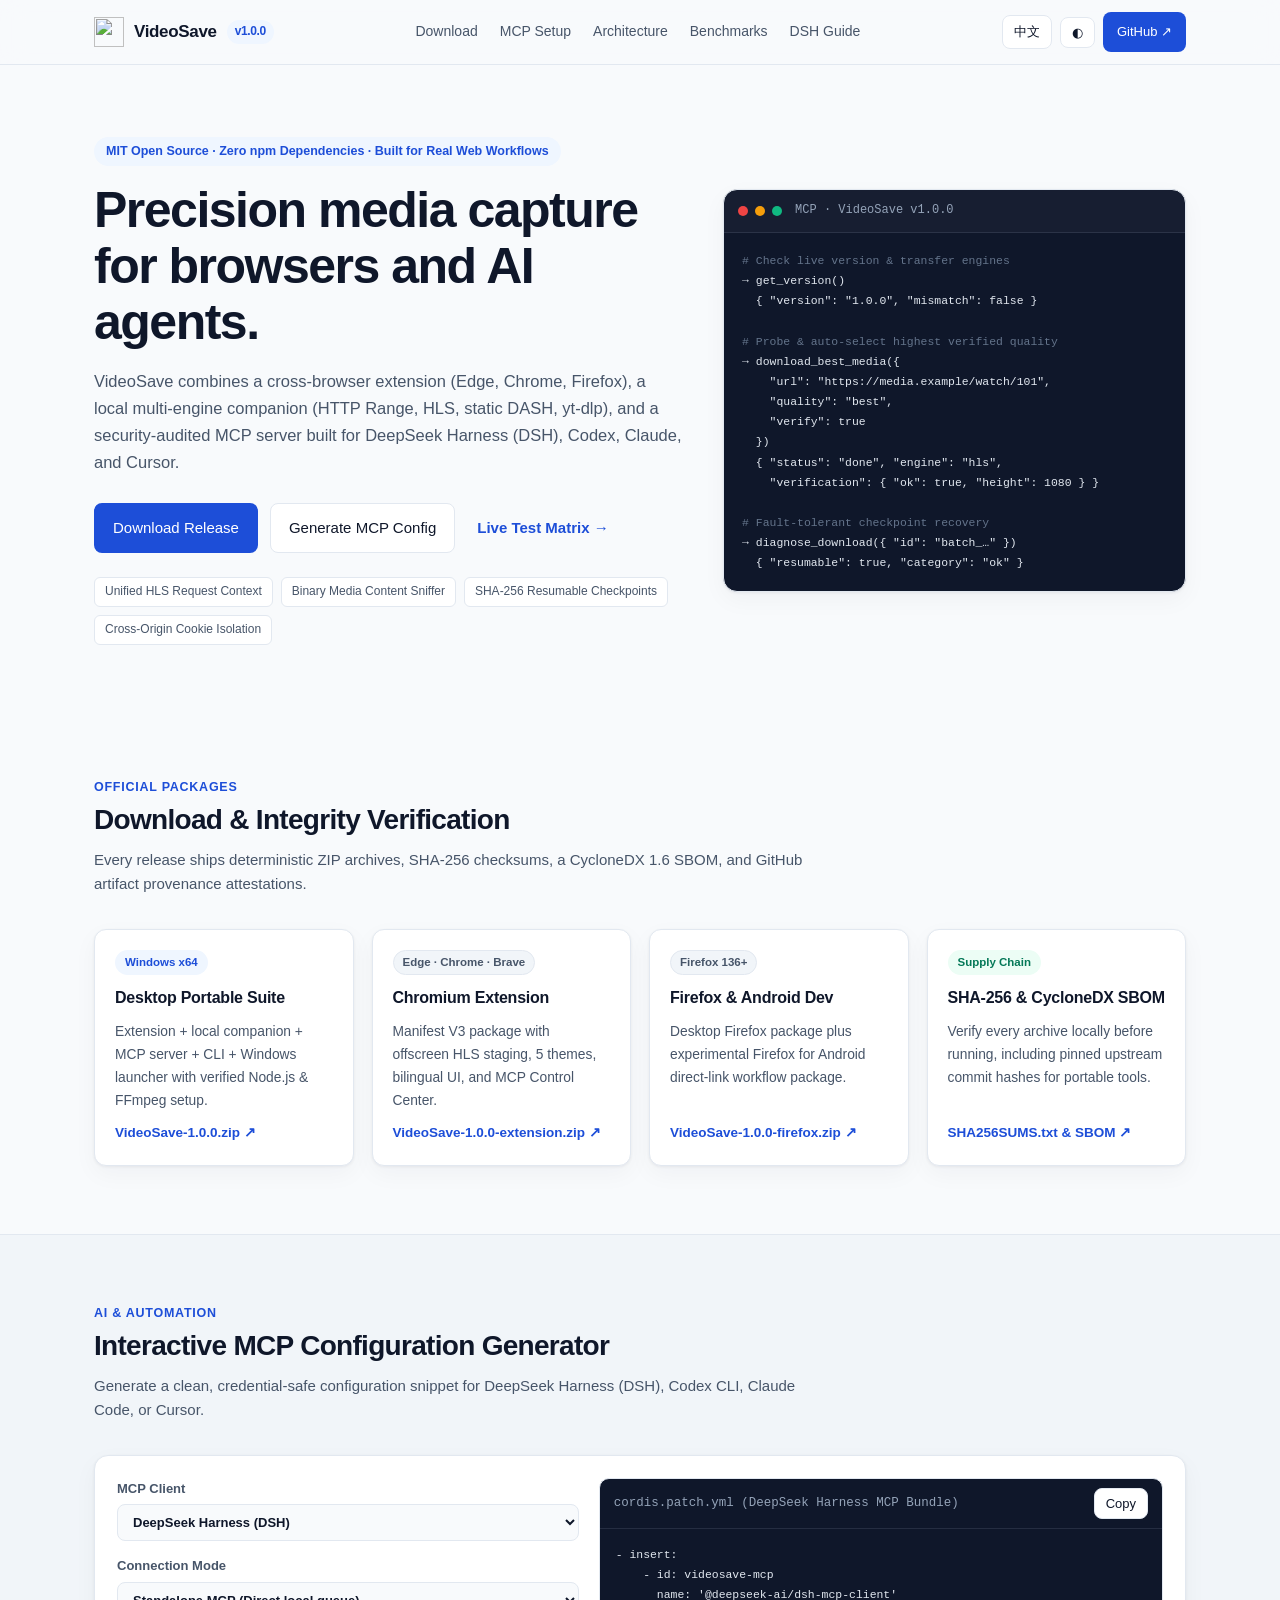
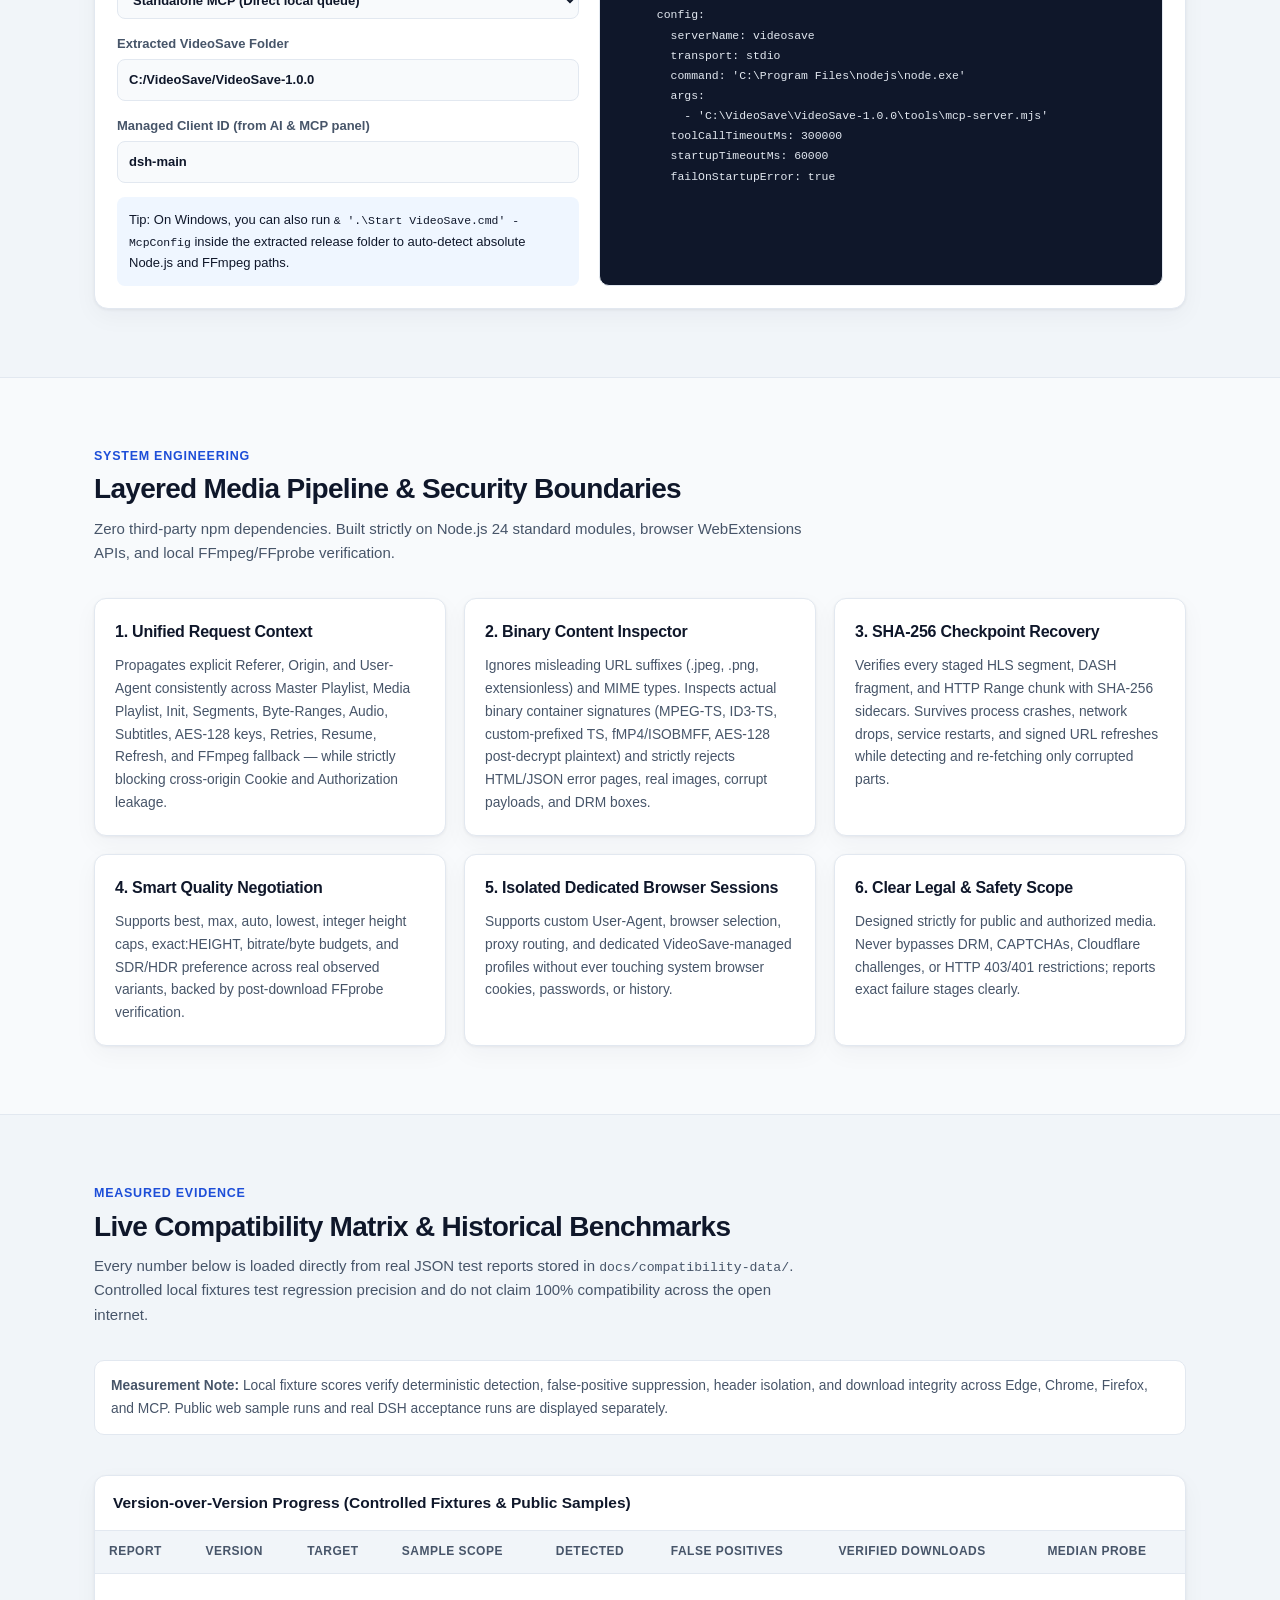
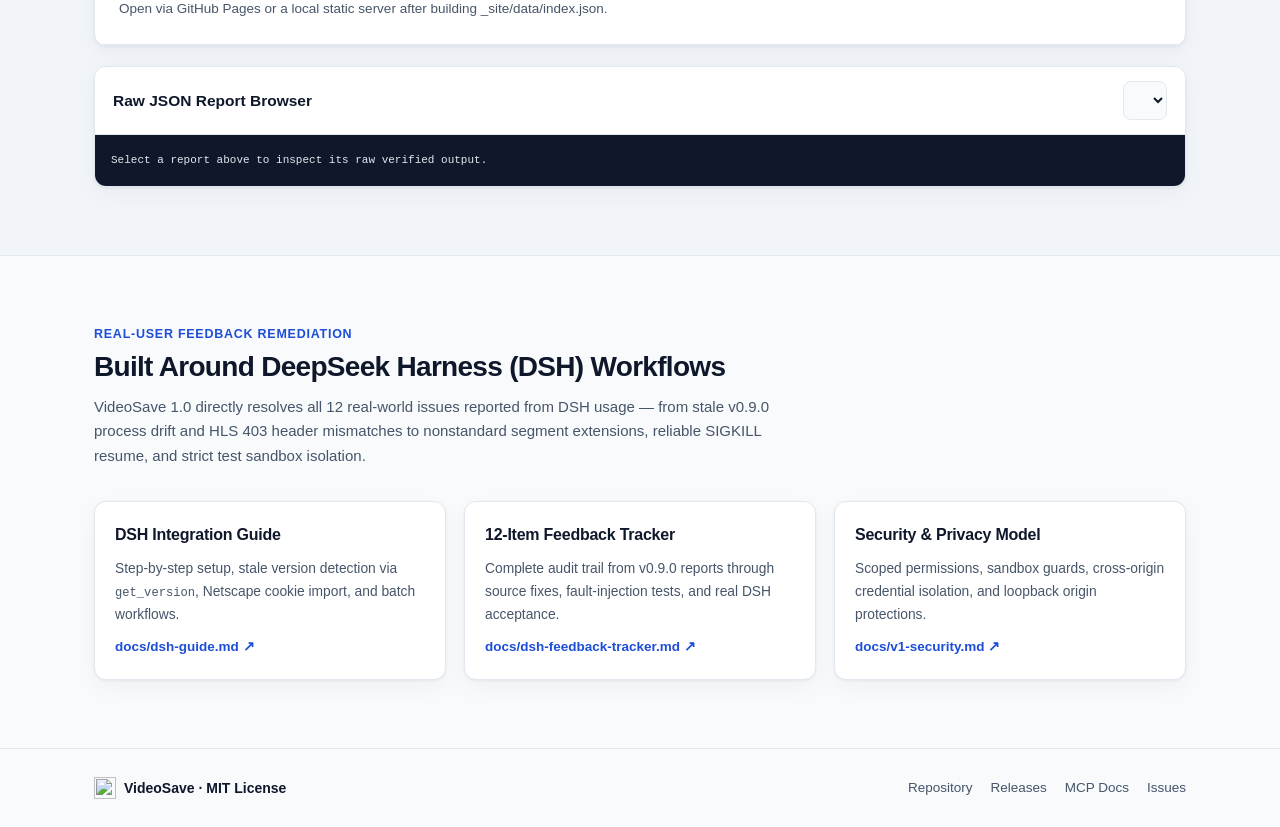
==== site/index.html @ 56e60dc2 "feat: resolve all 12 DSH feedback issues, add v1.0.0 website, and harden security & test isolation -" ====
<!doctype html>
<html lang="en">
<head>
  <meta charset="utf-8">
  <meta name="viewport" content="width=device-width, initial-scale=1">
  <title>VideoSave — Open-Source Browser Media Extension, Local Companion &amp; MCP Server</title>
  <meta name="description" content="Find, inspect, and save authorized web media with content-verified HLS &amp; DASH staging, SHA-256 resumable checkpoints, and permission-scoped MCP control for DSH, Codex, Claude, and Cursor.">
  <link rel="icon" type="image/svg+xml" href="./logo.svg">
  <link rel="stylesheet" href="./styles.css">
  <script type="module" src="./app.js"></script>
</head>
<body>
  <header class="topbar">
    <div class="container topbar-inner">
      <a class="brand" href="#top">
        <img src="./logo.svg" width="30" height="30" alt="">
        <span>VideoSave</span>
        <span class="version-pill" id="live-version">v1.0.0</span>
      </a>
      <nav class="nav-links" aria-label="Primary">
        <a href="#downloads" data-i18n="nav.downloads">Download</a>
        <a href="#mcp" data-i18n="nav.mcp">MCP Setup</a>
        <a href="#architecture" data-i18n="nav.architecture">Architecture</a>
        <a href="#benchmarks" data-i18n="nav.benchmarks">Benchmarks</a>
        <a href="#dsh" data-i18n="nav.dsh">DSH Guide</a>
      </nav>
      <div class="topbar-actions">
        <button type="button" class="pill-btn" id="lang-toggle" aria-label="Switch language">中文</button>
        <button type="button" class="pill-btn" id="theme-toggle" aria-label="Toggle theme">◐</button>
        <a class="btn-primary btn-sm" href="https://github.com/KaiserIIII/videosave" target="_blank" rel="noopener">GitHub ↗</a>
      </div>
    </div>
  </header>

  <main id="top">
    <section class="hero">
      <div class="container hero-grid">
        <div class="hero-copy">
          <div class="eyebrow" data-i18n="hero.eyebrow">MIT Open Source · Zero npm Dependencies · Built for Real Web Workflows</div>
          <h1 data-i18n="hero.title">Precision media capture for browsers and AI agents.</h1>
          <p class="lead" data-i18n="hero.lead">
            VideoSave combines a cross-browser extension (Edge, Chrome, Firefox), a local multi-engine companion (HTTP Range, HLS, static DASH, yt-dlp), and a security-audited MCP server built for DeepSeek Harness (DSH), Codex, Claude, and Cursor.
          </p>
          <div class="hero-cta">
            <a class="btn-primary" href="#downloads" data-i18n="hero.ctaDownload">Download Release</a>
            <a class="btn-secondary" href="#mcp" data-i18n="hero.ctaMcp">Generate MCP Config</a>
            <a class="btn-ghost" href="#benchmarks" data-i18n="hero.ctaData">Live Test Matrix →</a>
          </div>
          <div class="trust-strip">
            <span data-i18n="hero.badge1">Unified HLS Request Context</span>
            <span data-i18n="hero.badge2">Binary Media Content Sniffer</span>
            <span data-i18n="hero.badge3">SHA-256 Resumable Checkpoints</span>
            <span data-i18n="hero.badge4">Cross-Origin Cookie Isolation</span>
          </div>
        </div>
        <div class="hero-panel">
          <div class="terminal-card">
            <div class="terminal-head">
              <span class="dot red"></span><span class="dot yellow"></span><span class="dot green"></span>
              <span class="terminal-title">MCP · VideoSave v1.0.0</span>
            </div>
            <pre class="terminal-body"><code><span class="t-muted"># Check live version &amp; transfer engines</span>
→ get_version()
  { "version": "1.0.0", "mismatch": false }

<span class="t-muted"># Probe &amp; auto-select highest verified quality</span>
→ download_best_media({
    "url": "https://media.example/watch/101",
    "quality": "best",
    "verify": true
  })
  { "status": "done", "engine": "hls",
    "verification": { "ok": true, "height": 1080 } }

<span class="t-muted"># Fault-tolerant checkpoint recovery</span>
→ diagnose_download({ "id": "batch_…" })
  { "resumable": true, "category": "ok" }</code></pre>
          </div>
        </div>
      </div>
    </section>

    <section class="section" id="downloads">
      <div class="container">
        <div class="section-head">
          <p class="section-kicker" data-i18n="dl.kicker">Official Packages</p>
          <h2 data-i18n="dl.title">Download &amp; Integrity Verification</h2>
          <p class="section-desc" data-i18n="dl.desc">
            Every release ships deterministic ZIP archives, SHA-256 checksums, a CycloneDX 1.6 SBOM, and GitHub artifact provenance attestations.
          </p>
        </div>
        <div class="card-grid four">
          <article class="card">
            <span class="tag tag-blue">Windows x64</span>
            <h3 data-i18n="dl.winTitle">Desktop Portable Suite</h3>
            <p data-i18n="dl.winDesc">Extension + local companion + MCP server + CLI + Windows launcher with verified Node.js &amp; FFmpeg setup.</p>
            <a class="card-link" href="https://github.com/KaiserIIII/videosave/releases/latest" target="_blank" rel="noopener">VideoSave-1.0.0.zip ↗</a>
          </article>
          <article class="card">
            <span class="tag">Edge · Chrome · Brave</span>
            <h3 data-i18n="dl.crTitle">Chromium Extension</h3>
            <p data-i18n="dl.crDesc">Manifest V3 package with offscreen HLS staging, 5 themes, bilingual UI, and MCP Control Center.</p>
            <a class="card-link" href="https://github.com/KaiserIIII/videosave/releases/latest" target="_blank" rel="noopener">VideoSave-1.0.0-extension.zip ↗</a>
          </article>
          <article class="card">
            <span class="tag">Firefox 136+</span>
            <h3 data-i18n="dl.ffTitle">Firefox &amp; Android Dev</h3>
            <p data-i18n="dl.ffDesc">Desktop Firefox package plus experimental Firefox for Android direct-link workflow package.</p>
            <a class="card-link" href="https://github.com/KaiserIIII/videosave/releases/latest" target="_blank" rel="noopener">VideoSave-1.0.0-firefox.zip ↗</a>
          </article>
          <article class="card">
            <span class="tag tag-green">Supply Chain</span>
            <h3 data-i18n="dl.sbomTitle">SHA-256 &amp; CycloneDX SBOM</h3>
            <p data-i18n="dl.sbomDesc">Verify every archive locally before running, including pinned upstream commit hashes for portable tools.</p>
            <a class="card-link" href="https://github.com/KaiserIIII/videosave/releases/latest" target="_blank" rel="noopener">SHA256SUMS.txt &amp; SBOM ↗</a>
          </article>
        </div>
      </div>
    </section>

    <section class="section alt" id="mcp">
      <div class="container">
        <div class="section-head">
          <p class="section-kicker" data-i18n="mcp.kicker">AI &amp; Automation</p>
          <h2 data-i18n="mcp.title">Interactive MCP Configuration Generator</h2>
          <p class="section-desc" data-i18n="mcp.desc">
            Generate a clean, credential-safe configuration snippet for DeepSeek Harness (DSH), Codex CLI, Claude Code, or Cursor.
          </p>
        </div>
        <div class="config-workbench">
          <div class="config-controls">
            <label>
              <span data-i18n="mcp.client">MCP Client</span>
              <select id="cfg-client">
                <option value="dsh">DeepSeek Harness (DSH)</option>
                <option value="codex">Codex CLI</option>
                <option value="claude">Claude Code / Desktop</option>
                <option value="cursor">Cursor</option>
              </select>
            </label>
            <label>
              <span data-i18n="mcp.mode">Connection Mode</span>
              <select id="cfg-mode">
                <option value="standalone">Standalone MCP (Direct local queue)</option>
                <option value="shared">Shared Queue (Connect to Start VideoSave.cmd)</option>
                <option value="managed">Managed Scoped Client (Extension Control Center)</option>
              </select>
            </label>
            <label>
              <span data-i18n="mcp.path">Extracted VideoSave Folder</span>
              <input id="cfg-path" type="text" value="C:/VideoSave/VideoSave-1.0.0" spellcheck="false">
            </label>
            <label id="cfg-client-id-wrap" hidden>
              <span data-i18n="mcp.clientId">Managed Client ID (from AI &amp; MCP panel)</span>
              <input id="cfg-client-id" type="text" value="dsh-main" spellcheck="false">
            </label>
            <div class="config-note" data-i18n="mcp.tip">
              Tip: On Windows, you can also run <code>&amp; '.\Start VideoSave.cmd' -McpConfig</code> inside the extracted release folder to auto-detect absolute Node.js and FFmpeg paths.
            </div>
          </div>
          <div class="config-output">
            <div class="config-output-head">
              <span id="cfg-filename">mcp-config.json</span>
              <button type="button" class="pill-btn" id="cfg-copy" data-i18n="mcp.copy">Copy</button>
            </div>
            <pre><code id="cfg-code"></code></pre>
          </div>
        </div>
      </div>
    </section>

    <section class="section" id="architecture">
      <div class="container">
        <div class="section-head">
          <p class="section-kicker" data-i18n="arch.kicker">System Engineering</p>
          <h2 data-i18n="arch.title">Layered Media Pipeline &amp; Security Boundaries</h2>
          <p class="section-desc" data-i18n="arch.desc">
            Zero third-party npm dependencies. Built strictly on Node.js 24 standard modules, browser WebExtensions APIs, and local FFmpeg/FFprobe verification.
          </p>
        </div>
        <div class="card-grid three">
          <article class="card">
            <h3 data-i18n="arch.c1Title">1. Unified Request Context</h3>
            <p data-i18n="arch.c1Desc">Propagates explicit Referer, Origin, and User-Agent consistently across Master Playlist, Media Playlist, Init, Segments, Byte-Ranges, Audio, Subtitles, AES-128 keys, Retries, Resume, Refresh, and FFmpeg fallback — while strictly blocking cross-origin Cookie and Authorization leakage.</p>
          </article>
          <article class="card">
            <h3 data-i18n="arch.c2Title">2. Binary Content Inspector</h3>
            <p data-i18n="arch.c2Desc">Ignores misleading URL suffixes (.jpeg, .png, extensionless) and MIME types. Inspects actual binary container signatures (MPEG-TS, ID3-TS, custom-prefixed TS, fMP4/ISOBMFF, AES-128 post-decrypt plaintext) and strictly rejects HTML/JSON error pages, real images, corrupt payloads, and DRM boxes.</p>
          </article>
          <article class="card">
            <h3 data-i18n="arch.c3Title">3. SHA-256 Checkpoint Recovery</h3>
            <p data-i18n="arch.c3Desc">Verifies every staged HLS segment, DASH fragment, and HTTP Range chunk with SHA-256 sidecars. Survives process crashes, network drops, service restarts, and signed URL refreshes while detecting and re-fetching only corrupted parts.</p>
          </article>
          <article class="card">
            <h3 data-i18n="arch.c4Title">4. Smart Quality Negotiation</h3>
            <p data-i18n="arch.c4Desc">Supports best, max, auto, lowest, integer height caps, exact:HEIGHT, bitrate/byte budgets, and SDR/HDR preference across real observed variants, backed by post-download FFprobe verification.</p>
          </article>
          <article class="card">
            <h3 data-i18n="arch.c5Title">5. Isolated Dedicated Browser Sessions</h3>
            <p data-i18n="arch.c5Desc">Supports custom User-Agent, browser selection, proxy routing, and dedicated VideoSave-managed profiles without ever touching system browser cookies, passwords, or history.</p>
          </article>
          <article class="card">
            <h3 data-i18n="arch.c6Title">6. Clear Legal &amp; Safety Scope</h3>
            <p data-i18n="arch.c6Desc">Designed strictly for public and authorized media. Never bypasses DRM, CAPTCHAs, Cloudflare challenges, or HTTP 403/401 restrictions; reports exact failure stages clearly.</p>
          </article>
        </div>
      </div>
    </section>

    <section class="section alt" id="benchmarks">
      <div class="container">
        <div class="section-head">
          <p class="section-kicker" data-i18n="bench.kicker">Measured Evidence</p>
          <h2 data-i18n="bench.title">Live Compatibility Matrix &amp; Historical Benchmarks</h2>
          <p class="section-desc" data-i18n="bench.desc">
            Every number below is loaded directly from real JSON test reports stored in <code>docs/compatibility-data/</code>. Controlled local fixtures test regression precision and do not claim 100% compatibility across the open internet.
          </p>
        </div>

        <div class="honesty-banner" data-i18n="bench.honesty">
          <strong>Measurement Note:</strong> Local fixture scores verify deterministic detection, false-positive suppression, header isolation, and download integrity across Edge, Chrome, Firefox, and MCP. Public web sample runs and real DSH acceptance runs are displayed separately.
        </div>

        <div class="metric-row" id="summary-metrics"></div>

        <div class="panel">
          <div class="panel-head">
            <h3 data-i18n="bench.historyTitle">Version-over-Version Progress (Controlled Fixtures &amp; Public Samples)</h3>
          </div>
          <div class="table-wrap">
            <table class="data-table" id="history-table">
              <thead>
                <tr>
                  <th data-i18n="bench.colReport">Report</th>
                  <th data-i18n="bench.colVersion">Version</th>
                  <th data-i18n="bench.colTarget">Target</th>
                  <th data-i18n="bench.colScope">Sample Scope</th>
                  <th data-i18n="bench.colDetected">Detected</th>
                  <th data-i18n="bench.colFp">False Positives</th>
                  <th data-i18n="bench.colDownloads">Verified Downloads</th>
                  <th data-i18n="bench.colLatency">Median Probe</th>
                </tr>
              </thead>
              <tbody id="history-body">
                <tr><td colspan="8" class="muted-cell">Loading real JSON reports from ./data/…</td></tr>
              </tbody>
            </table>
          </div>
        </div>

        <div class="panel" style="margin-top: 20px;">
          <div class="panel-head row-between">
            <h3 data-i18n="bench.inspectorTitle">Raw JSON Report Browser</h3>
            <select id="report-picker" aria-label="Select JSON report"></select>
          </div>
          <pre class="json-viewer"><code id="report-json">Select a report above to inspect its raw verified output.</code></pre>
        </div>
      </div>
    </section>

    <section class="section" id="dsh">
      <div class="container">
        <div class="section-head">
          <p class="section-kicker" data-i18n="dsh.kicker">Real-User Feedback Remediation</p>
          <h2 data-i18n="dsh.title">Built Around DeepSeek Harness (DSH) Workflows</h2>
          <p class="section-desc" data-i18n="dsh.desc">
            VideoSave 1.0 directly resolves all 12 real-world issues reported from DSH usage — from stale v0.9.0 process drift and HLS 403 header mismatches to nonstandard segment extensions, reliable SIGKILL resume, and strict test sandbox isolation.
          </p>
        </div>
        <div class="card-grid three">
          <article class="card">
            <h3 data-i18n="dsh.doc1Title">DSH Integration Guide</h3>
            <p data-i18n="dsh.doc1Desc">Step-by-step setup, stale version detection via <code>get_version</code>, Netscape cookie import, and batch workflows.</p>
            <a class="card-link" href="https://github.com/KaiserIIII/videosave/blob/main/docs/dsh-guide.md" target="_blank" rel="noopener">docs/dsh-guide.md ↗</a>
          </article>
          <article class="card">
            <h3 data-i18n="dsh.doc2Title">12-Item Feedback Tracker</h3>
            <p data-i18n="dsh.doc2Desc">Complete audit trail from v0.9.0 reports through source fixes, fault-injection tests, and real DSH acceptance.</p>
            <a class="card-link" href="https://github.com/KaiserIIII/videosave/blob/main/docs/dsh-feedback-tracker.md" target="_blank" rel="noopener">docs/dsh-feedback-tracker.md ↗</a>
          </article>
          <article class="card">
            <h3 data-i18n="dsh.doc3Title">Security &amp; Privacy Model</h3>
            <p data-i18n="dsh.doc3Desc">Scoped permissions, sandbox guards, cross-origin credential isolation, and loopback origin protections.</p>
            <a class="card-link" href="https://github.com/KaiserIIII/videosave/blob/main/docs/v1-security.md" target="_blank" rel="noopener">docs/v1-security.md ↗</a>
          </article>
        </div>
      </div>
    </section>
  </main>

  <footer class="footer">
    <div class="container footer-inner">
      <div class="footer-brand">
        <img src="./logo.svg" width="22" height="22" alt="">
        <span>VideoSave · MIT License</span>
      </div>
      <div class="footer-links">
        <a href="https://github.com/KaiserIIII/videosave" target="_blank" rel="noopener">Repository</a>
        <a href="https://github.com/KaiserIIII/videosave/releases" target="_blank" rel="noopener">Releases</a>
        <a href="https://github.com/KaiserIIII/videosave/blob/main/docs/mcp.md" target="_blank" rel="noopener">MCP Docs</a>
        <a href="https://github.com/KaiserIIII/videosave/issues" target="_blank" rel="noopener">Issues</a>
      </div>
    </div>
  </footer>
</body>
</html>
---- site/styles.css ----
:root {
  color-scheme: light dark;
  --bg: #f8fafc;
  --bg-alt: #f1f5f9;
  --surface: #ffffff;
  --ink: #0f172a;
  --muted: #475569;
  --border: #e2e8f0;
  --primary: #1d4ed8;
  --primary-hover: #1e40af;
  --primary-soft: #eff6ff;
  --accent: #ea580c;
  --good: #047857;
  --good-soft: #ecfdf5;
  --code-bg: #0f172a;
  --code-ink: #e2e8f0;
  --shadow: 0 1px 3px rgba(15, 23, 42, 0.06), 0 8px 24px rgba(15, 23, 42, 0.04);
}
:root[data-theme="dark"] {
  color-scheme: dark;
  --bg: #0b111c;
  --bg-alt: #101827;
  --surface: #141f33;
  --ink: #f1f5f9;
  --muted: #94a3b8;
  --border: #25334a;
  --primary: #60a5fa;
  --primary-hover: #93c5fd;
  --primary-soft: rgba(59, 130, 246, 0.14);
  --accent: #fb923c;
  --good: #34d399;
  --good-soft: rgba(16, 185, 129, 0.14);
  --code-bg: #080d16;
  --code-ink: #e2e8f0;
  --shadow: 0 2px 6px rgba(0, 0, 0, 0.35), 0 12px 32px rgba(0, 0, 0, 0.25);
}
@media (prefers-color-scheme: dark) {
  :root:not([data-theme="light"]) {
    color-scheme: dark;
    --bg: #0b111c;
    --bg-alt: #101827;
    --surface: #141f33;
    --ink: #f1f5f9;
    --muted: #94a3b8;
    --border: #25334a;
    --primary: #60a5fa;
    --primary-hover: #93c5fd;
    --primary-soft: rgba(59, 130, 246, 0.14);
    --accent: #fb923c;
    --good: #34d399;
    --good-soft: rgba(16, 185, 129, 0.14);
    --code-bg: #080d16;
    --code-ink: #e2e8f0;
    --shadow: 0 2px 6px rgba(0, 0, 0, 0.35), 0 12px 32px rgba(0, 0, 0, 0.25);
  }
}

* { box-sizing: border-box; }
html { scroll-behavior: smooth; }
body {
  margin: 0;
  background: var(--bg);
  color: var(--ink);
  font: 400 15px/1.65 "Inter", "Segoe UI", "PingFang SC", "Microsoft YaHei UI", sans-serif;
  -webkit-font-smoothing: antialiased;
}
a { color: var(--primary); text-decoration: none; }
a:hover { text-decoration: underline; }
code {
  font-family: "JetBrains Mono", "Cascadia Code", Consolas, monospace;
  font-size: 0.88em;
}
.container { max-width: 1140px; margin: 0 auto; padding: 0 24px; }

.topbar {
  position: sticky;
  top: 0;
  z-index: 20;
  backdrop-filter: blur(12px);
  background: color-mix(in srgb, var(--bg) 86%, transparent);
  border-bottom: 1px solid var(--border);
}
.topbar-inner {
  display: flex;
  align-items: center;
  justify-content: space-between;
  gap: 16px;
  height: 64px;
}
.brand {
  display: flex;
  align-items: center;
  gap: 10px;
  color: var(--ink);
  font-weight: 800;
  font-size: 17px;
  letter-spacing: -0.02em;
}
.brand:hover { text-decoration: none; }
.version-pill {
  padding: 2px 8px;
  border-radius: 999px;
  background: var(--primary-soft);
  color: var(--primary);
  font-size: 12px;
  font-weight: 700;
}
.nav-links { display: flex; gap: 22px; }
.nav-links a { color: var(--muted); font-size: 14px; font-weight: 500; }
.nav-links a:hover { color: var(--ink); text-decoration: none; }
.topbar-actions { display: flex; align-items: center; gap: 8px; }

.btn-primary, .btn-secondary, .btn-ghost, .pill-btn {
  display: inline-flex;
  align-items: center;
  justify-content: center;
  gap: 6px;
  border-radius: 8px;
  font: 600 14px/1 inherit;
  cursor: pointer;
  transition: background-color 140ms, border-color 140ms, transform 120ms;
}
.btn-primary {
  padding: 12px 18px;
  background: var(--primary);
  color: #ffffff;
  border: 1px solid transparent;
}
:root[data-theme="dark"] .btn-primary { color: #081224; }
.btn-primary:hover { background: var(--primary-hover); text-decoration: none; }
.btn-sm { padding: 8px 13px; font-size: 13px; }
.btn-secondary {
  padding: 12px 18px;
  background: var(--surface);
  color: var(--ink);
  border: 1px solid var(--border);
}
.btn-secondary:hover { border-color: var(--primary); text-decoration: none; }
.btn-ghost { padding: 12px 10px; color: var(--primary); font-weight: 600; }
.pill-btn {
  padding: 7px 11px;
  background: var(--surface);
  color: var(--ink);
  border: 1px solid var(--border);
  font-size: 13px;
}
.pill-btn:hover { border-color: var(--primary); }

.hero { padding: 72px 0 64px; }
.hero-grid { display: grid; grid-template-columns: 1.12fr 0.88fr; gap: 40px; align-items: center; }
.eyebrow {
  display: inline-block;
  padding: 4px 12px;
  border-radius: 999px;
  background: var(--primary-soft);
  color: var(--primary);
  font-size: 12.5px;
  font-weight: 700;
  margin-bottom: 16px;
}
.hero h1 {
  margin: 0 0 18px;
  font-size: clamp(32px, 4.5vw, 50px);
  line-height: 1.12;
  letter-spacing: -0.03em;
  font-weight: 850;
}
.lead { margin: 0 0 26px; color: var(--muted); font-size: 16.5px; }
.hero-cta { display: flex; flex-wrap: wrap; gap: 12px; align-items: center; margin-bottom: 24px; }
.trust-strip { display: flex; flex-wrap: wrap; gap: 8px; }
.trust-strip span {
  padding: 4px 10px;
  border-radius: 6px;
  background: var(--surface);
  border: 1px solid var(--border);
  font-size: 12px;
  color: var(--muted);
  font-weight: 500;
}

.terminal-card {
  border-radius: 14px;
  overflow: hidden;
  background: var(--code-bg);
  color: var(--code-ink);
  border: 1px solid var(--border);
  box-shadow: var(--shadow);
}
.terminal-head {
  display: flex;
  align-items: center;
  gap: 7px;
  padding: 11px 14px;
  border-bottom: 1px solid rgba(148, 163, 184, 0.16);
  background: rgba(255, 255, 255, 0.03);
}
.dot { width: 10px; height: 10px; border-radius: 50%; }
.dot.red { background: #ef4444; }
.dot.yellow { background: #f59e0b; }
.dot.green { background: #10b981; }
.terminal-title { margin-left: 6px; font-size: 12px; color: #94a3b8; font-family: monospace; }
.terminal-body { margin: 0; padding: 18px; overflow-x: auto; font-size: 13px; line-height: 1.55; }
.t-muted { color: #64748b; }

.section { padding: 68px 0; }
.section.alt { background: var(--bg-alt); border-block: 1px solid var(--border); }
.section-head { max-width: 720px; margin-bottom: 32px; }
.section-kicker { margin: 0 0 6px; color: var(--primary); font-size: 12.5px; font-weight: 700; text-transform: uppercase; letter-spacing: 0.06em; }
.section-head h2 { margin: 0 0 10px; font-size: 28px; line-height: 1.22; letter-spacing: -0.025em; }
.section-desc { margin: 0; color: var(--muted); }

.card-grid { display: grid; gap: 18px; }
.card-grid.four { grid-template-columns: repeat(4, minmax(0, 1fr)); }
.card-grid.three { grid-template-columns: repeat(3, minmax(0, 1fr)); }
.card {
  display: flex;
  flex-direction: column;
  gap: 10px;
  padding: 20px;
  border-radius: 12px;
  background: var(--surface);
  border: 1px solid var(--border);
  box-shadow: var(--shadow);
}
.card h3 { margin: 0; font-size: 16px; letter-spacing: -0.015em; }
.card p { margin: 0; color: var(--muted); font-size: 13.8px; flex: 1; }
.card-link { font-weight: 650; font-size: 13.5px; }
.tag {
  align-self: flex-start;
  padding: 2px 9px;
  border-radius: 999px;
  background: var(--bg-alt);
  border: 1px solid var(--border);
  color: var(--muted);
  font-size: 11.5px;
  font-weight: 700;
}
.tag-blue { background: var(--primary-soft); color: var(--primary); border-color: transparent; }
.tag-green { background: var(--good-soft); color: var(--good); border-color: transparent; }

.config-workbench {
  display: grid;
  grid-template-columns: 0.9fr 1.1fr;
  gap: 20px;
  padding: 22px;
  border-radius: 14px;
  background: var(--surface);
  border: 1px solid var(--border);
  box-shadow: var(--shadow);
}
.config-controls { display: grid; gap: 14px; align-content: start; }
.config-controls label { display: grid; gap: 5px; font-size: 13px; font-weight: 600; color: var(--muted); }
.config-controls input, .config-controls select, #report-picker {
  padding: 9px 11px;
  border-radius: 8px;
  border: 1px solid var(--border);
  background: var(--bg);
  color: var(--ink);
  font: inherit;
}
.config-note {
  padding: 12px;
  border-radius: 8px;
  background: var(--primary-soft);
  color: var(--ink);
  font-size: 13px;
}
.config-output {
  display: flex;
  flex-direction: column;
  border-radius: 10px;
  overflow: hidden;
  background: var(--code-bg);
  color: var(--code-ink);
  border: 1px solid var(--border);
}
.config-output-head {
  display: flex;
  align-items: center;
  justify-content: space-between;
  padding: 9px 14px;
  border-bottom: 1px solid rgba(148, 163, 184, 0.16);
  font-size: 12.5px;
  color: #94a3b8;
  font-family: monospace;
}
.config-output pre { margin: 0; padding: 16px; overflow-x: auto; font-size: 13px; line-height: 1.55; }

.honesty-banner {
  padding: 14px 16px;
  border-radius: 10px;
  border: 1px solid var(--border);
  background: var(--surface);
  margin-bottom: 20px;
  font-size: 13.8px;
  color: var(--muted);
}
.metric-row { display: grid; grid-template-columns: repeat(4, minmax(0, 1fr)); gap: 14px; margin-bottom: 20px; }
.metric-card {
  padding: 16px 18px;
  border-radius: 12px;
  background: var(--surface);
  border: 1px solid var(--border);
}
.metric-label { font-size: 12px; color: var(--muted); font-weight: 600; }
.metric-value { font-size: 26px; font-weight: 800; letter-spacing: -0.03em; margin: 4px 0 2px; }
.metric-sub { font-size: 12px; color: var(--muted); }

.panel {
  border-radius: 12px;
  background: var(--surface);
  border: 1px solid var(--border);
  overflow: hidden;
  box-shadow: var(--shadow);
}
.panel-head { padding: 14px 18px; border-bottom: 1px solid var(--border); }
.panel-head h3 { margin: 0; font-size: 15.5px; }
.row-between { display: flex; flex-wrap: wrap; align-items: center; justify-content: space-between; gap: 12px; }
.table-wrap { overflow-x: auto; }
.data-table { width: 100%; border-collapse: collapse; font-size: 13.5px; }
.data-table th, .data-table td { padding: 11px 14px; text-align: left; border-bottom: 1px solid var(--border); white-space: nowrap; }
.data-table th { font-size: 12px; color: var(--muted); font-weight: 700; text-transform: uppercase; letter-spacing: 0.04em; background: var(--bg-alt); }
.data-table tbody tr:hover { background: var(--bg-alt); }
.muted-cell { text-align: center; color: var(--muted); padding: 24px !important; }
.badge-good { color: var(--good); font-weight: 700; }
.json-viewer {
  margin: 0;
  padding: 16px;
  max-height: 420px;
  overflow: auto;
  background: var(--code-bg);
  color: var(--code-ink);
  font-size: 12.5px;
  line-height: 1.5;
}

.footer { padding: 28px 0; border-top: 1px solid var(--border); }
.footer-inner { display: flex; flex-wrap: wrap; align-items: center; justify-content: space-between; gap: 16px; }
.footer-brand { display: flex; align-items: center; gap: 8px; font-weight: 600; font-size: 14px; }
.footer-links { display: flex; flex-wrap: wrap; gap: 18px; font-size: 13.5px; }
.footer-links a { color: var(--muted); }

@media (max-width: 960px) {
  .hero-grid, .config-workbench { grid-template-columns: 1fr; }
  .card-grid.four { grid-template-columns: repeat(2, minmax(0, 1fr)); }
  .card-grid.three { grid-template-columns: repeat(2, minmax(0, 1fr)); }
  .metric-row { grid-template-columns: repeat(2, minmax(0, 1fr)); }
  .nav-links { display: none; }
}
@media (max-width: 600px) {
  .card-grid.four, .card-grid.three, .metric-row { grid-template-columns: 1fr; }
}
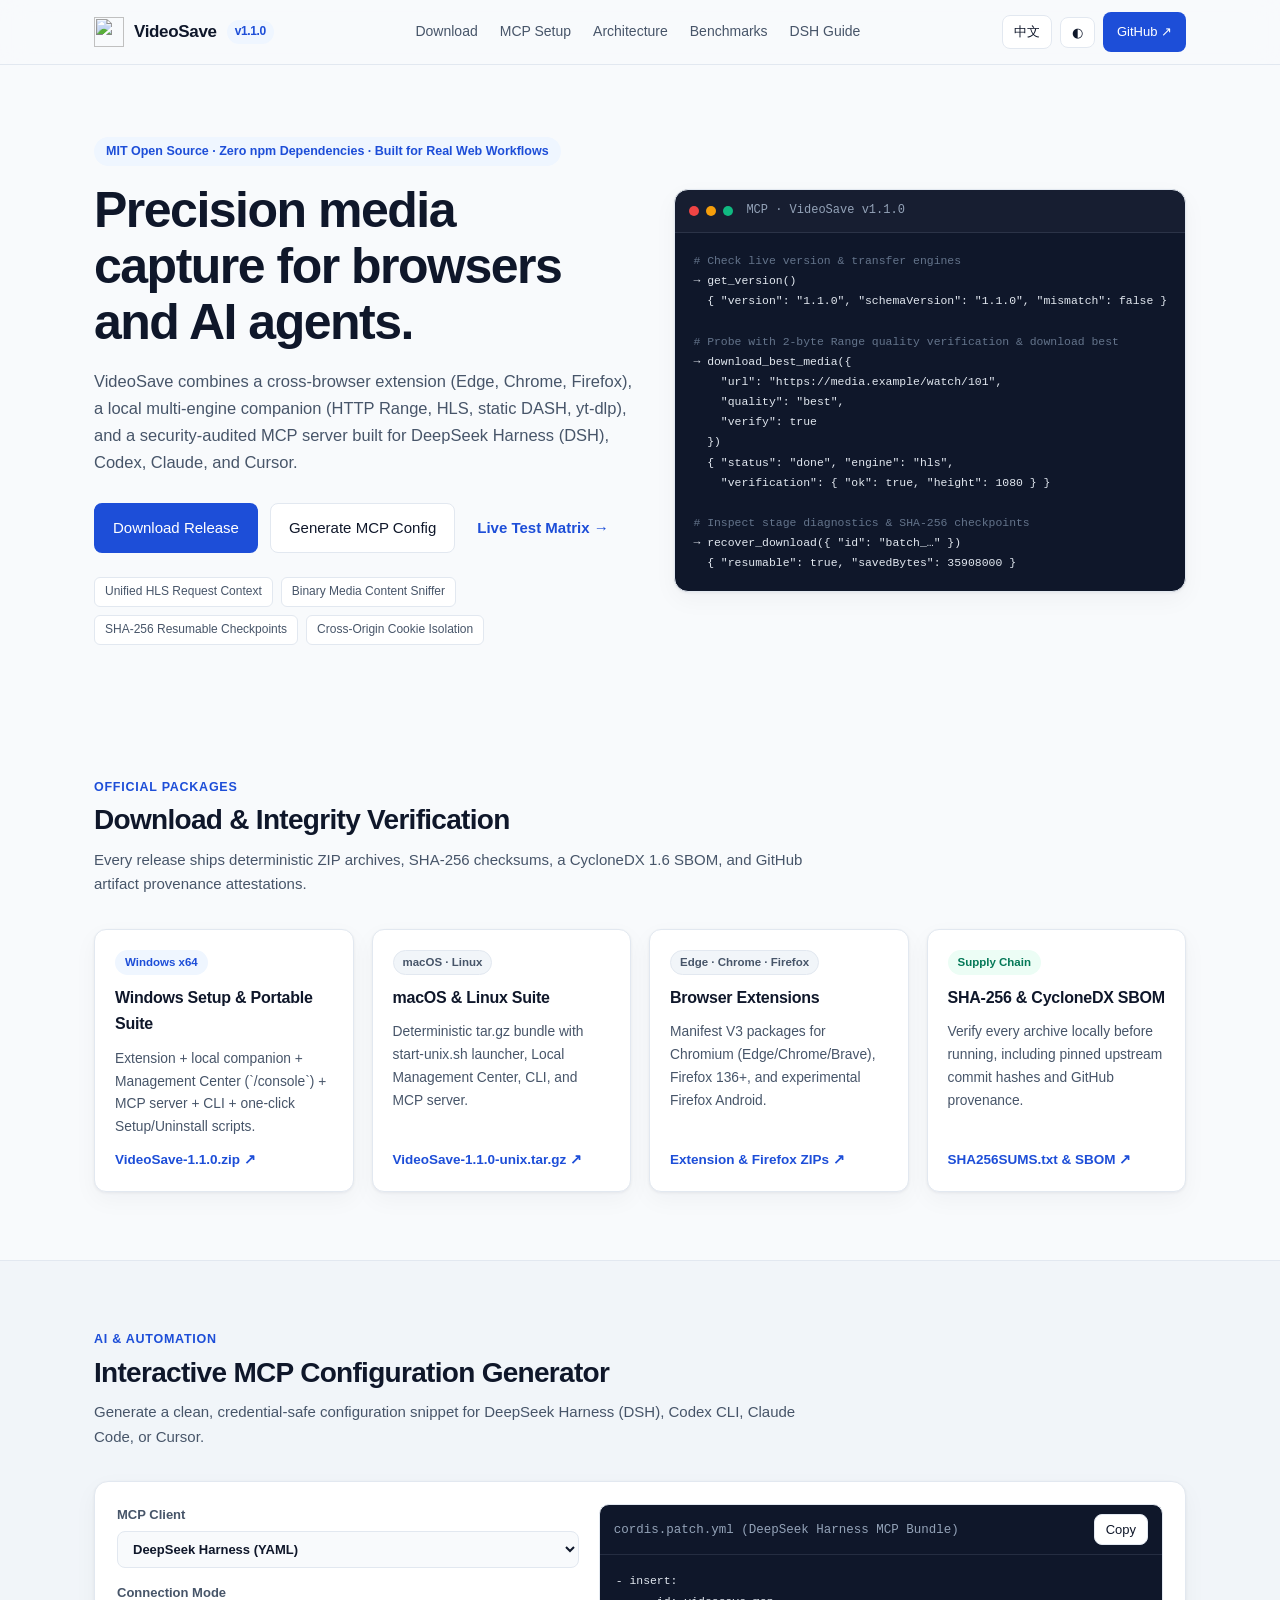
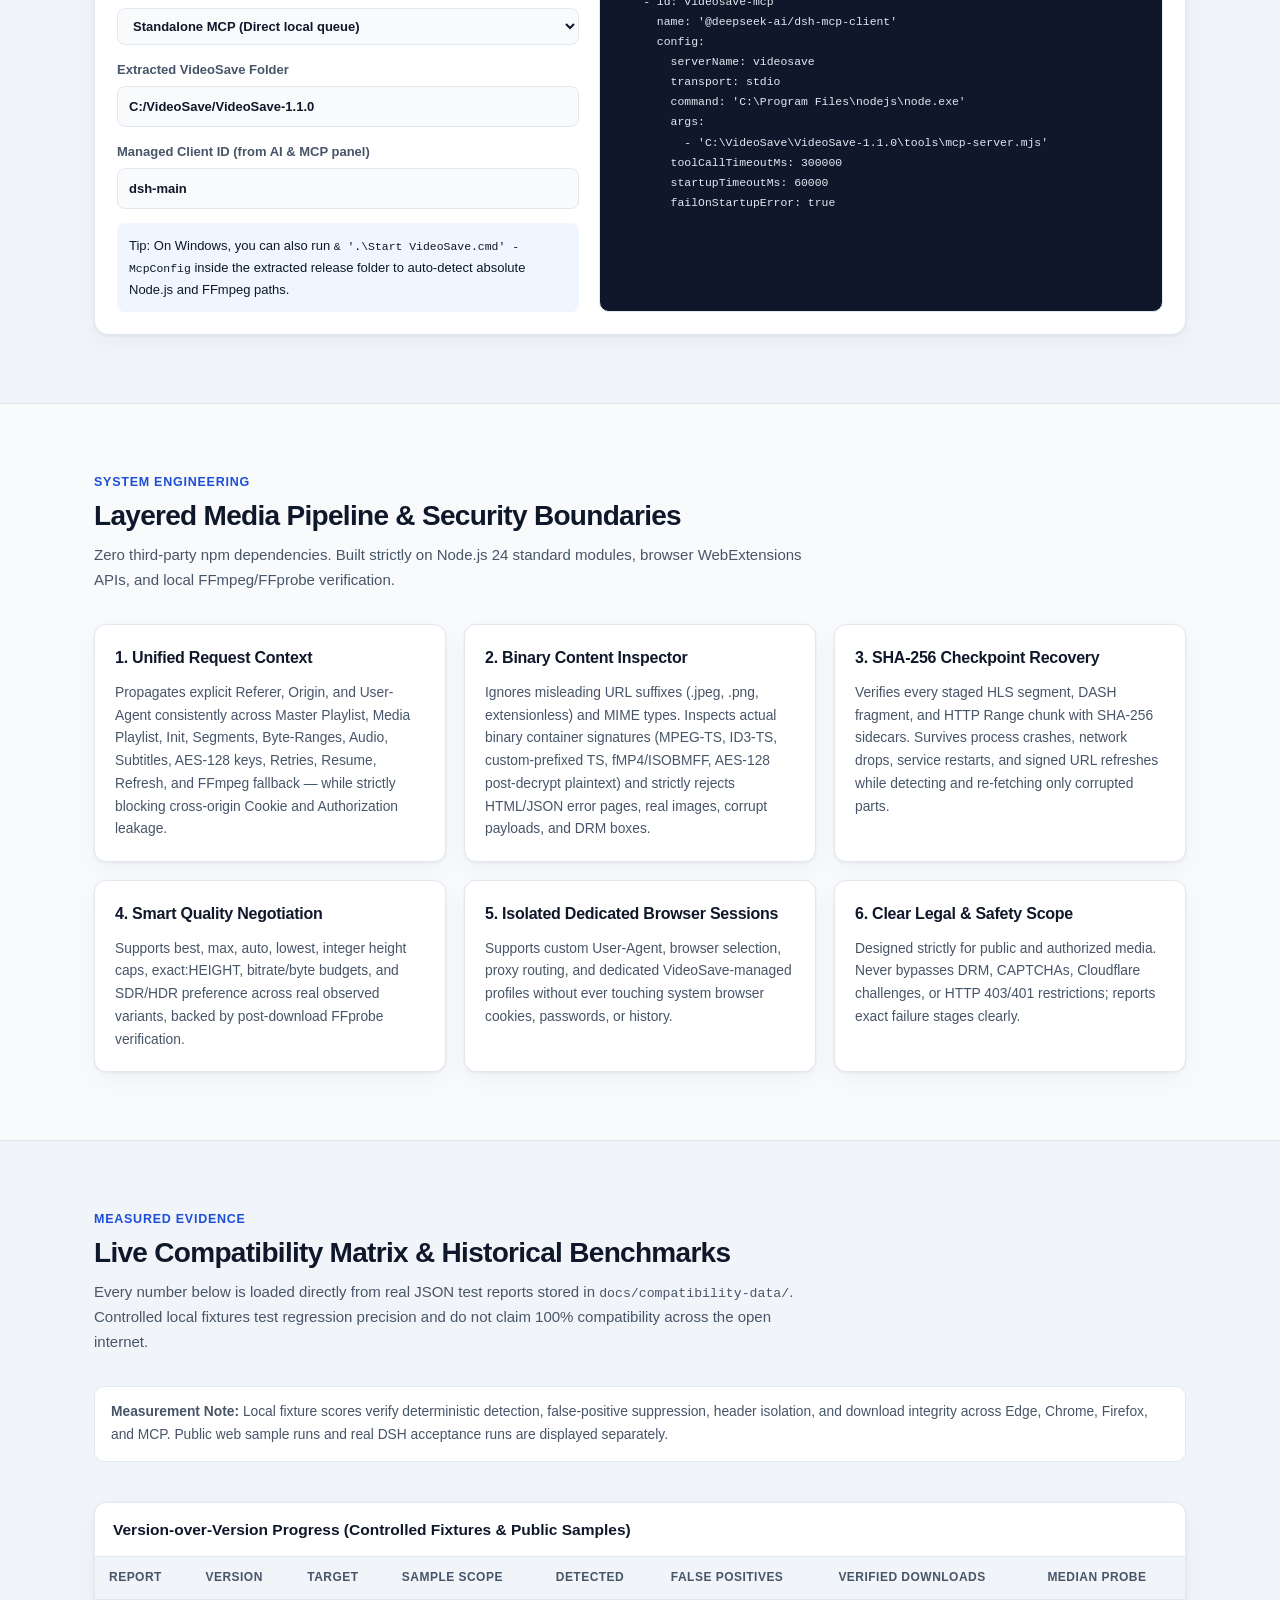
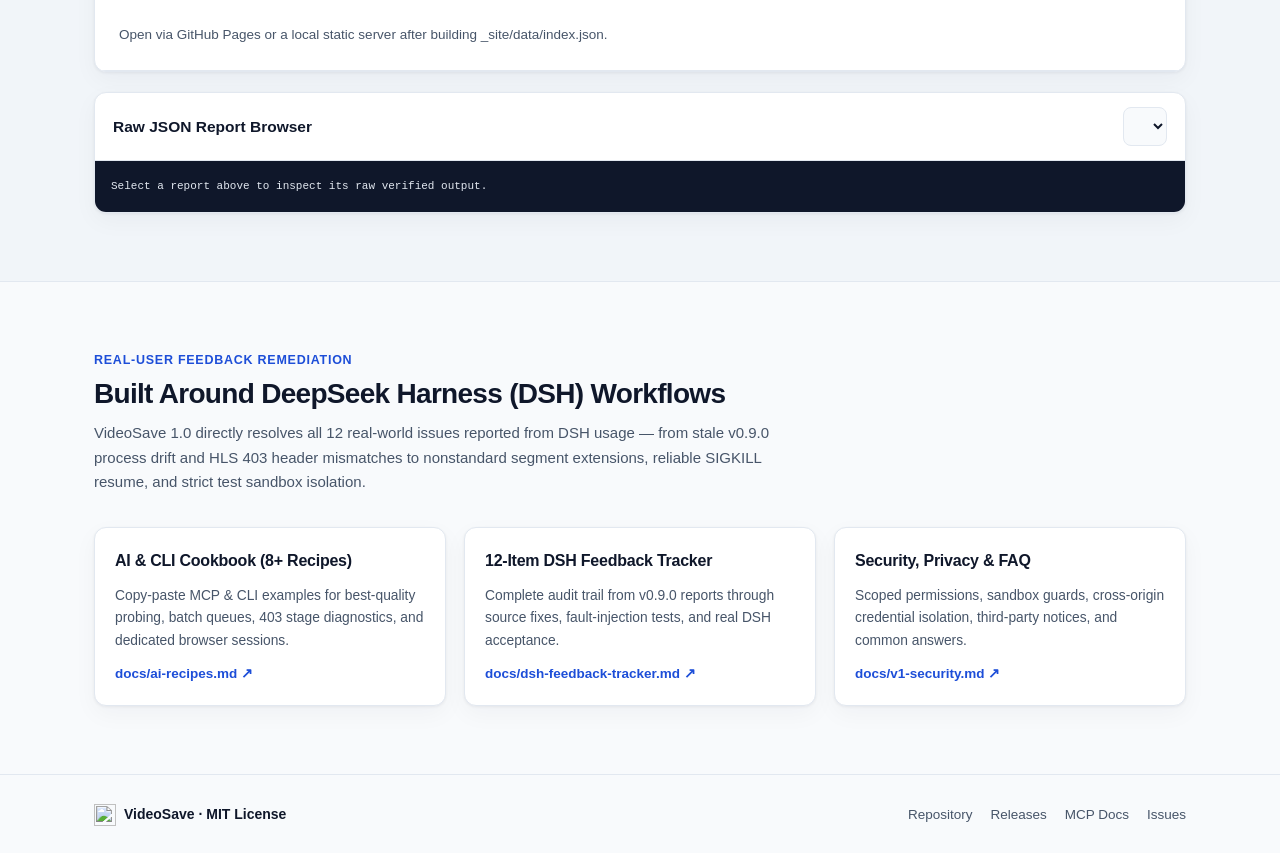
==== commit 37b1a972: "feat(v1.1.0): VideoSave Ultimate - unified RequestContext, 2-byte quality probe, 2000-seg resume, mu" ====
--- a/site/index.html
+++ b/site/index.html
@@ -15,7 +15,7 @@
       <a class="brand" href="#top">
         <img src="./logo.svg" width="30" height="30" alt="">
         <span>VideoSave</span>
-        <span class="version-pill" id="live-version">v1.0.0</span>
+        <span class="version-pill" id="live-version">v1.1.0</span>
       </a>
       <nav class="nav-links" aria-label="Primary">
         <a href="#downloads" data-i18n="nav.downloads">Download</a>
@@ -57,13 +57,13 @@
           <div class="terminal-card">
             <div class="terminal-head">
               <span class="dot red"></span><span class="dot yellow"></span><span class="dot green"></span>
-              <span class="terminal-title">MCP · VideoSave v1.0.0</span>
+              <span class="terminal-title">MCP · VideoSave v1.1.0</span>
             </div>
             <pre class="terminal-body"><code><span class="t-muted"># Check live version &amp; transfer engines</span>
 → get_version()
-  { "version": "1.0.0", "mismatch": false }
-
-<span class="t-muted"># Probe &amp; auto-select highest verified quality</span>
+  { "version": "1.1.0", "schemaVersion": "1.1.0", "mismatch": false }
+
+<span class="t-muted"># Probe with 2-byte Range quality verification &amp; download best</span>
 → download_best_media({
     "url": "https://media.example/watch/101",
     "quality": "best",
@@ -72,9 +72,9 @@
   { "status": "done", "engine": "hls",
     "verification": { "ok": true, "height": 1080 } }
 
-<span class="t-muted"># Fault-tolerant checkpoint recovery</span>
-→ diagnose_download({ "id": "batch_…" })
-  { "resumable": true, "category": "ok" }</code></pre>
+<span class="t-muted"># Inspect stage diagnostics &amp; SHA-256 checkpoints</span>
+→ recover_download({ "id": "batch_…" })
+  { "resumable": true, "savedBytes": 35908000 }</code></pre>
           </div>
         </div>
       </div>
@@ -92,26 +92,26 @@
         <div class="card-grid four">
           <article class="card">
             <span class="tag tag-blue">Windows x64</span>
-            <h3 data-i18n="dl.winTitle">Desktop Portable Suite</h3>
-            <p data-i18n="dl.winDesc">Extension + local companion + MCP server + CLI + Windows launcher with verified Node.js &amp; FFmpeg setup.</p>
-            <a class="card-link" href="https://github.com/KaiserIIII/videosave/releases/latest" target="_blank" rel="noopener">VideoSave-1.0.0.zip ↗</a>
-          </article>
-          <article class="card">
-            <span class="tag">Edge · Chrome · Brave</span>
-            <h3 data-i18n="dl.crTitle">Chromium Extension</h3>
-            <p data-i18n="dl.crDesc">Manifest V3 package with offscreen HLS staging, 5 themes, bilingual UI, and MCP Control Center.</p>
-            <a class="card-link" href="https://github.com/KaiserIIII/videosave/releases/latest" target="_blank" rel="noopener">VideoSave-1.0.0-extension.zip ↗</a>
-          </article>
-          <article class="card">
-            <span class="tag">Firefox 136+</span>
-            <h3 data-i18n="dl.ffTitle">Firefox &amp; Android Dev</h3>
-            <p data-i18n="dl.ffDesc">Desktop Firefox package plus experimental Firefox for Android direct-link workflow package.</p>
-            <a class="card-link" href="https://github.com/KaiserIIII/videosave/releases/latest" target="_blank" rel="noopener">VideoSave-1.0.0-firefox.zip ↗</a>
+            <h3 data-i18n="dl.winTitle">Windows Setup &amp; Portable Suite</h3>
+            <p data-i18n="dl.winDesc">Extension + local companion + Management Center (`/console`) + MCP server + CLI + one-click Setup/Uninstall scripts.</p>
+            <a class="card-link" id="dl-win-link" href="https://github.com/KaiserIIII/videosave/releases/latest" target="_blank" rel="noopener">VideoSave-1.1.0.zip ↗</a>
+          </article>
+          <article class="card">
+            <span class="tag">macOS · Linux</span>
+            <h3 data-i18n="dl.unixTitle">macOS &amp; Linux Suite</h3>
+            <p data-i18n="dl.unixDesc">Deterministic tar.gz bundle with start-unix.sh launcher, Local Management Center, CLI, and MCP server.</p>
+            <a class="card-link" id="dl-unix-link" href="https://github.com/KaiserIIII/videosave/releases/latest" target="_blank" rel="noopener">VideoSave-1.1.0-unix.tar.gz ↗</a>
+          </article>
+          <article class="card">
+            <span class="tag">Edge · Chrome · Firefox</span>
+            <h3 data-i18n="dl.crTitle">Browser Extensions</h3>
+            <p data-i18n="dl.crDesc">Manifest V3 packages for Chromium (Edge/Chrome/Brave), Firefox 136+, and experimental Firefox Android.</p>
+            <a class="card-link" id="dl-ext-link" href="https://github.com/KaiserIIII/videosave/releases/latest" target="_blank" rel="noopener">Extension &amp; Firefox ZIPs ↗</a>
           </article>
           <article class="card">
             <span class="tag tag-green">Supply Chain</span>
             <h3 data-i18n="dl.sbomTitle">SHA-256 &amp; CycloneDX SBOM</h3>
-            <p data-i18n="dl.sbomDesc">Verify every archive locally before running, including pinned upstream commit hashes for portable tools.</p>
+            <p data-i18n="dl.sbomDesc">Verify every archive locally before running, including pinned upstream commit hashes and GitHub provenance.</p>
             <a class="card-link" href="https://github.com/KaiserIIII/videosave/releases/latest" target="_blank" rel="noopener">SHA256SUMS.txt &amp; SBOM ↗</a>
           </article>
         </div>
@@ -132,10 +132,12 @@
             <label>
               <span data-i18n="mcp.client">MCP Client</span>
               <select id="cfg-client">
-                <option value="dsh">DeepSeek Harness (DSH)</option>
-                <option value="codex">Codex CLI</option>
-                <option value="claude">Claude Code / Desktop</option>
-                <option value="cursor">Cursor</option>
+                <option value="dsh">DeepSeek Harness (YAML)</option>
+                <option value="codex">Codex CLI (TOML)</option>
+                <option value="claude-code">Claude Code (JSON / CLI)</option>
+                <option value="claude-desktop">Claude Desktop (JSON)</option>
+                <option value="cursor">Cursor (JSON)</option>
+                <option value="antigravity">Antigravity (JSON)</option>
               </select>
             </label>
             <label>
@@ -148,7 +150,7 @@
             </label>
             <label>
               <span data-i18n="mcp.path">Extracted VideoSave Folder</span>
-              <input id="cfg-path" type="text" value="C:/VideoSave/VideoSave-1.0.0" spellcheck="false">
+              <input id="cfg-path" type="text" value="C:/VideoSave/VideoSave-1.1.0" spellcheck="false">
             </label>
             <label id="cfg-client-id-wrap" hidden>
               <span data-i18n="mcp.clientId">Managed Client ID (from AI &amp; MCP panel)</span>
@@ -269,18 +271,18 @@
         </div>
         <div class="card-grid three">
           <article class="card">
-            <h3 data-i18n="dsh.doc1Title">DSH Integration Guide</h3>
-            <p data-i18n="dsh.doc1Desc">Step-by-step setup, stale version detection via <code>get_version</code>, Netscape cookie import, and batch workflows.</p>
-            <a class="card-link" href="https://github.com/KaiserIIII/videosave/blob/main/docs/dsh-guide.md" target="_blank" rel="noopener">docs/dsh-guide.md ↗</a>
-          </article>
-          <article class="card">
-            <h3 data-i18n="dsh.doc2Title">12-Item Feedback Tracker</h3>
+            <h3 data-i18n="dsh.doc1Title">AI &amp; CLI Cookbook (8+ Recipes)</h3>
+            <p data-i18n="dsh.doc1Desc">Copy-paste MCP &amp; CLI examples for best-quality probing, batch queues, 403 stage diagnostics, and dedicated browser sessions.</p>
+            <a class="card-link" href="https://github.com/KaiserIIII/videosave/blob/main/docs/ai-recipes.md" target="_blank" rel="noopener">docs/ai-recipes.md ↗</a>
+          </article>
+          <article class="card">
+            <h3 data-i18n="dsh.doc2Title">12-Item DSH Feedback Tracker</h3>
             <p data-i18n="dsh.doc2Desc">Complete audit trail from v0.9.0 reports through source fixes, fault-injection tests, and real DSH acceptance.</p>
             <a class="card-link" href="https://github.com/KaiserIIII/videosave/blob/main/docs/dsh-feedback-tracker.md" target="_blank" rel="noopener">docs/dsh-feedback-tracker.md ↗</a>
           </article>
           <article class="card">
-            <h3 data-i18n="dsh.doc3Title">Security &amp; Privacy Model</h3>
-            <p data-i18n="dsh.doc3Desc">Scoped permissions, sandbox guards, cross-origin credential isolation, and loopback origin protections.</p>
+            <h3 data-i18n="dsh.doc3Title">Security, Privacy &amp; FAQ</h3>
+            <p data-i18n="dsh.doc3Desc">Scoped permissions, sandbox guards, cross-origin credential isolation, third-party notices, and common answers.</p>
             <a class="card-link" href="https://github.com/KaiserIIII/videosave/blob/main/docs/v1-security.md" target="_blank" rel="noopener">docs/v1-security.md ↗</a>
           </article>
         </div>
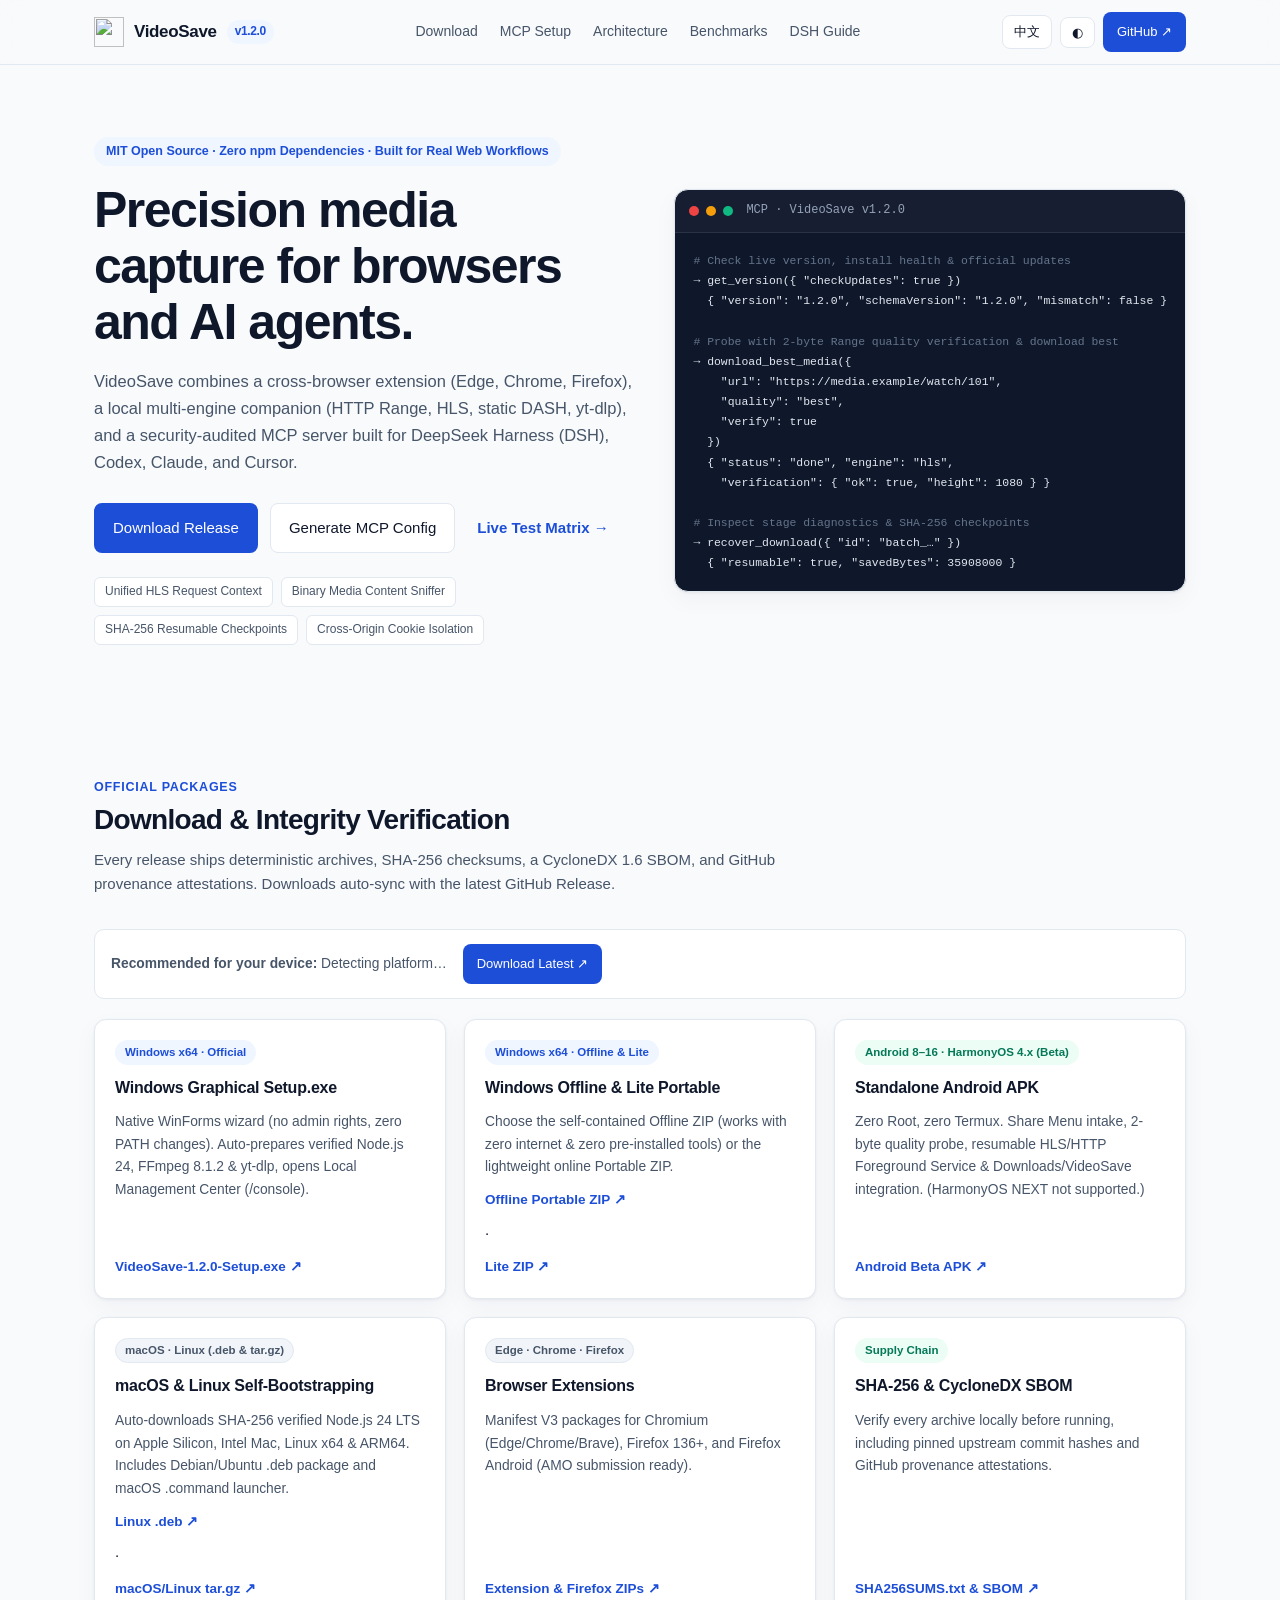
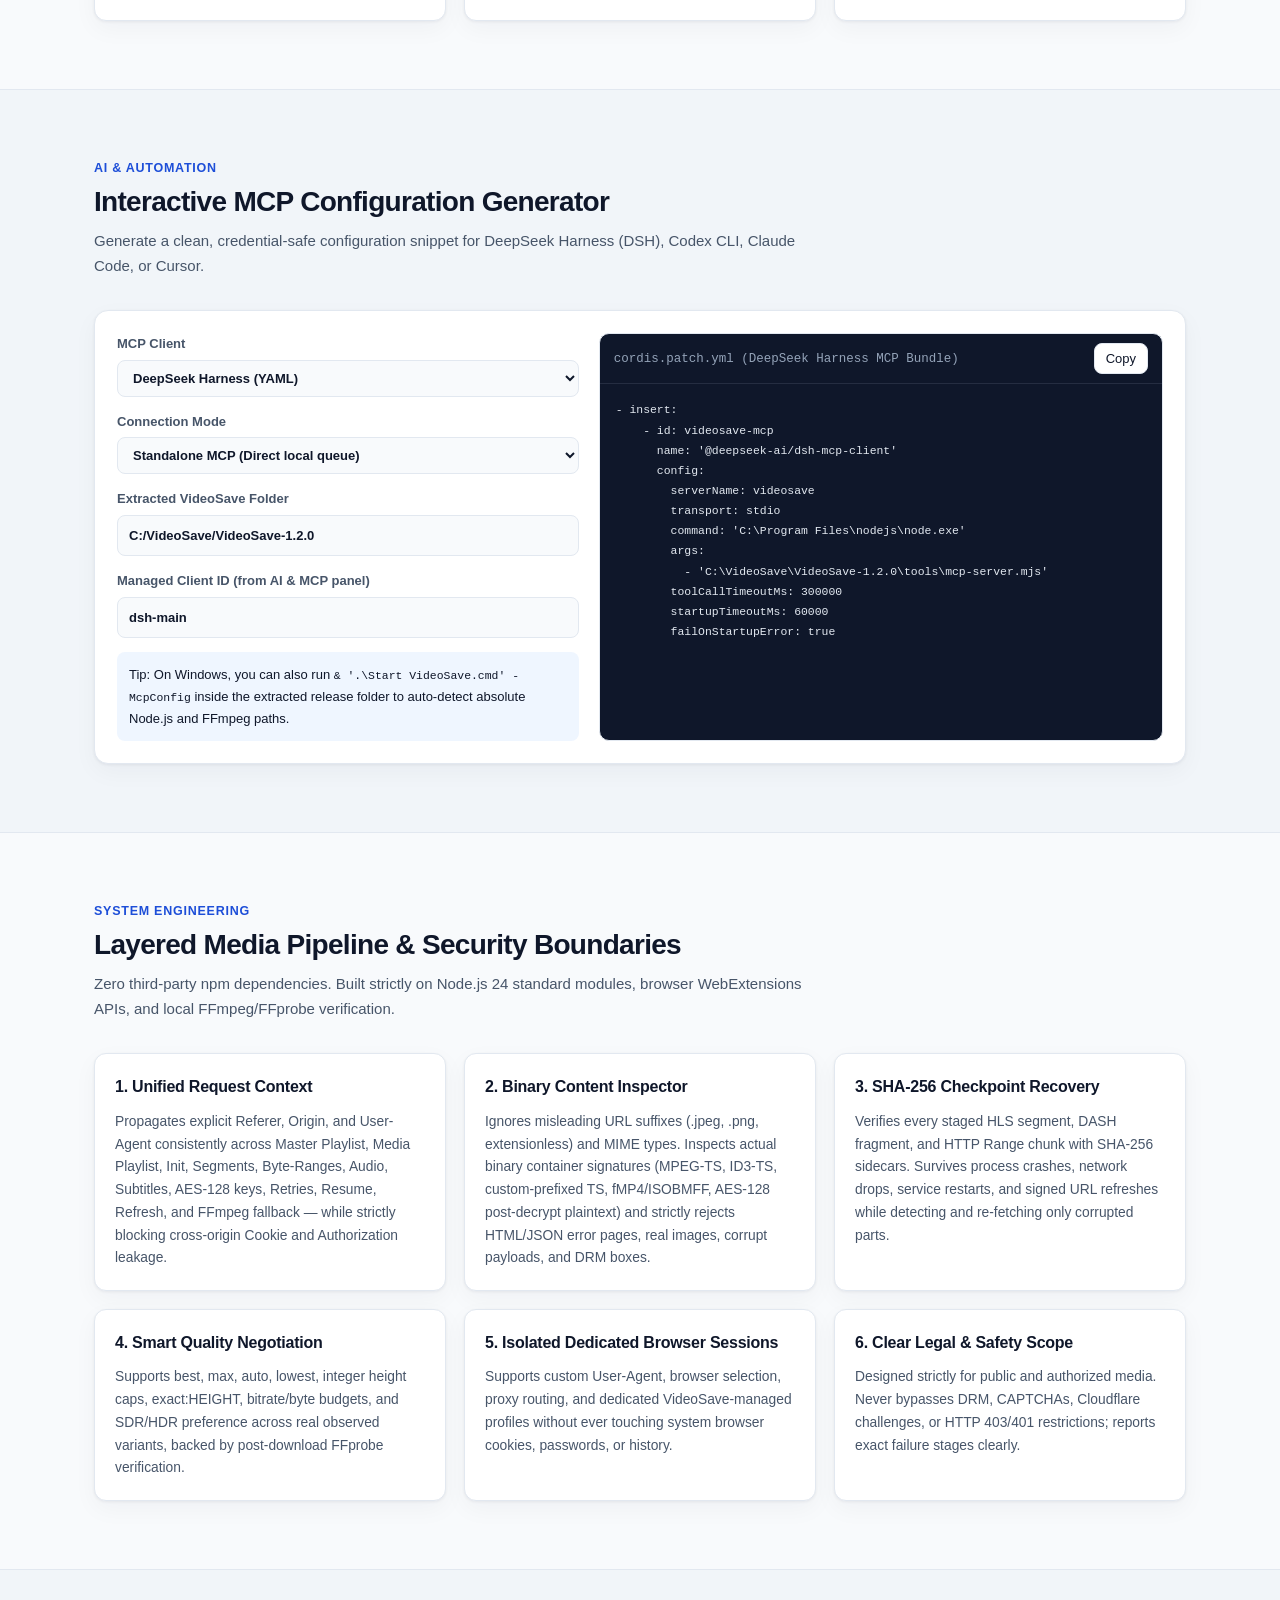
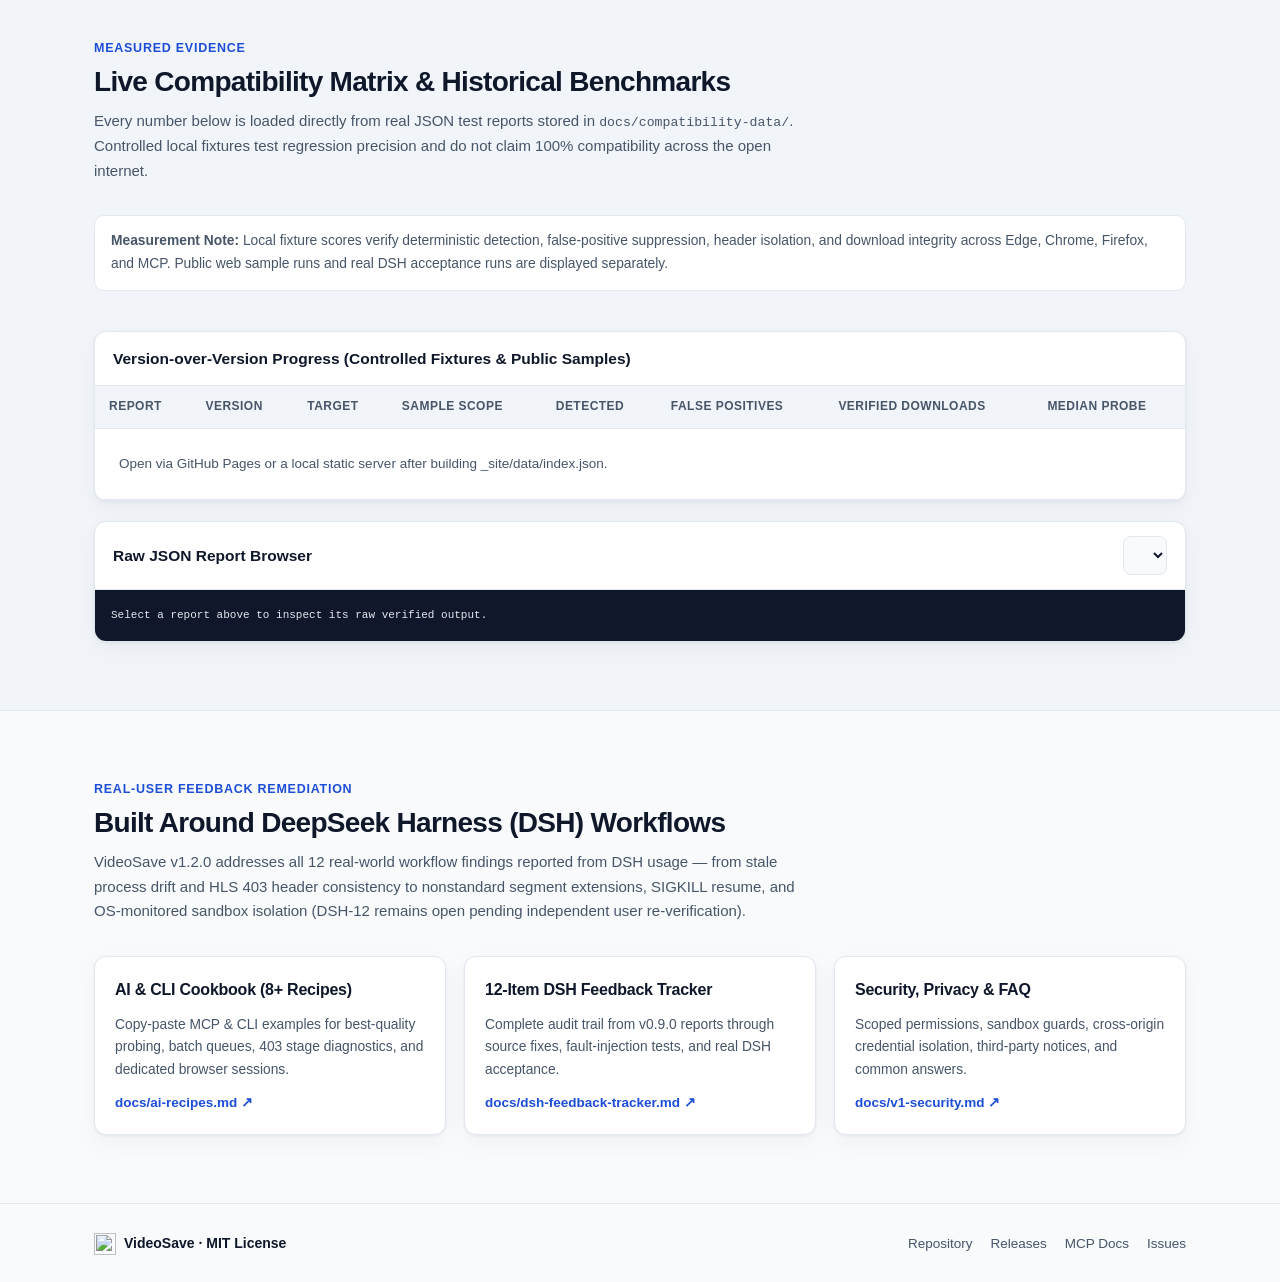
==== commit 1ad70ce8: "VideoSave v1.2.0 Production Ready: OS-monitored sandbox, Chrome stability, installers, Android Beta " ====
--- a/site/index.html
+++ b/site/index.html
@@ -15,7 +15,7 @@
       <a class="brand" href="#top">
         <img src="./logo.svg" width="30" height="30" alt="">
         <span>VideoSave</span>
-        <span class="version-pill" id="live-version">v1.1.0</span>
+        <span class="version-pill" id="live-version">v1.2.0</span>
       </a>
       <nav class="nav-links" aria-label="Primary">
         <a href="#downloads" data-i18n="nav.downloads">Download</a>
@@ -57,11 +57,11 @@
           <div class="terminal-card">
             <div class="terminal-head">
               <span class="dot red"></span><span class="dot yellow"></span><span class="dot green"></span>
-              <span class="terminal-title">MCP · VideoSave v1.1.0</span>
+              <span class="terminal-title">MCP · VideoSave v1.2.0</span>
             </div>
-            <pre class="terminal-body"><code><span class="t-muted"># Check live version &amp; transfer engines</span>
-→ get_version()
-  { "version": "1.1.0", "schemaVersion": "1.1.0", "mismatch": false }
+            <pre class="terminal-body"><code><span class="t-muted"># Check live version, install health &amp; official updates</span>
+→ get_version({ "checkUpdates": true })
+  { "version": "1.2.0", "schemaVersion": "1.2.0", "mismatch": false }
 
 <span class="t-muted"># Probe with 2-byte Range quality verification &amp; download best</span>
 → download_best_media({
@@ -86,33 +86,52 @@
           <p class="section-kicker" data-i18n="dl.kicker">Official Packages</p>
           <h2 data-i18n="dl.title">Download &amp; Integrity Verification</h2>
           <p class="section-desc" data-i18n="dl.desc">
-            Every release ships deterministic ZIP archives, SHA-256 checksums, a CycloneDX 1.6 SBOM, and GitHub artifact provenance attestations.
-          </p>
-        </div>
-        <div class="card-grid four">
-          <article class="card">
-            <span class="tag tag-blue">Windows x64</span>
-            <h3 data-i18n="dl.winTitle">Windows Setup &amp; Portable Suite</h3>
-            <p data-i18n="dl.winDesc">Extension + local companion + Management Center (`/console`) + MCP server + CLI + one-click Setup/Uninstall scripts.</p>
-            <a class="card-link" id="dl-win-link" href="https://github.com/KaiserIIII/videosave/releases/latest" target="_blank" rel="noopener">VideoSave-1.1.0.zip ↗</a>
-          </article>
-          <article class="card">
-            <span class="tag">macOS · Linux</span>
-            <h3 data-i18n="dl.unixTitle">macOS &amp; Linux Suite</h3>
-            <p data-i18n="dl.unixDesc">Deterministic tar.gz bundle with start-unix.sh launcher, Local Management Center, CLI, and MCP server.</p>
-            <a class="card-link" id="dl-unix-link" href="https://github.com/KaiserIIII/videosave/releases/latest" target="_blank" rel="noopener">VideoSave-1.1.0-unix.tar.gz ↗</a>
+            Every release ships deterministic archives, SHA-256 checksums, a CycloneDX 1.6 SBOM, and GitHub provenance attestations. Downloads auto-sync with the latest GitHub Release.
+          </p>
+        </div>
+        <div class="honesty-banner" id="os-recommend-banner" style="margin-bottom:20px;">
+          <strong id="os-recommend-title">Recommended for your device:</strong>
+          <span id="os-recommend-desc">Detecting platform…</span>
+          <a id="os-recommend-cta" class="btn-primary btn-sm" style="margin-left:12px;" href="https://github.com/KaiserIIII/videosave/releases/latest" target="_blank" rel="noopener">Download Latest ↗</a>
+        </div>
+        <div class="card-grid three">
+          <article class="card">
+            <span class="tag tag-blue">Windows x64 · Official</span>
+            <h3 data-i18n="dl.winSetupTitle">Windows Graphical Setup.exe</h3>
+            <p data-i18n="dl.winSetupDesc">Native WinForms wizard (no admin rights, zero PATH changes). Auto-prepares verified Node.js 24, FFmpeg 8.1.2 &amp; yt-dlp, opens Local Management Center (/console).</p>
+            <a class="card-link" id="dl-win-setup-link" href="https://github.com/KaiserIIII/videosave/releases/latest" target="_blank" rel="noopener">VideoSave-1.2.0-Setup.exe ↗</a>
+          </article>
+          <article class="card">
+            <span class="tag tag-blue">Windows x64 · Offline &amp; Lite</span>
+            <h3 data-i18n="dl.winTitle">Windows Offline &amp; Lite Portable</h3>
+            <p data-i18n="dl.winDesc">Choose the self-contained Offline ZIP (works with zero internet &amp; zero pre-installed tools) or the lightweight online Portable ZIP.</p>
+            <a class="card-link" id="dl-win-offline-link" href="https://github.com/KaiserIIII/videosave/releases/latest" target="_blank" rel="noopener">Offline Portable ZIP ↗</a> ·
+            <a class="card-link" id="dl-win-link" href="https://github.com/KaiserIIII/videosave/releases/latest" target="_blank" rel="noopener">Lite ZIP ↗</a>
+          </article>
+          <article class="card">
+            <span class="tag tag-green">Android 8–16 · HarmonyOS 4.x (Beta)</span>
+            <h3 data-i18n="dl.apkTitle">Standalone Android APK</h3>
+            <p data-i18n="dl.apkDesc">Zero Root, zero Termux. Share Menu intake, 2-byte quality probe, resumable HLS/HTTP Foreground Service &amp; Downloads/VideoSave integration. (HarmonyOS NEXT not supported.)</p>
+            <a class="card-link" id="dl-apk-link" href="https://github.com/KaiserIIII/videosave/releases/latest" target="_blank" rel="noopener">Android Beta APK ↗</a>
+          </article>
+          <article class="card">
+            <span class="tag">macOS · Linux (.deb &amp; tar.gz)</span>
+            <h3 data-i18n="dl.unixTitle">macOS &amp; Linux Self-Bootstrapping</h3>
+            <p data-i18n="dl.unixDesc">Auto-downloads SHA-256 verified Node.js 24 LTS on Apple Silicon, Intel Mac, Linux x64 &amp; ARM64. Includes Debian/Ubuntu .deb package and macOS .command launcher.</p>
+            <a class="card-link" id="dl-deb-link" href="https://github.com/KaiserIIII/videosave/releases/latest" target="_blank" rel="noopener">Linux .deb ↗</a> ·
+            <a class="card-link" id="dl-unix-link" href="https://github.com/KaiserIIII/videosave/releases/latest" target="_blank" rel="noopener">macOS/Linux tar.gz ↗</a>
           </article>
           <article class="card">
             <span class="tag">Edge · Chrome · Firefox</span>
             <h3 data-i18n="dl.crTitle">Browser Extensions</h3>
-            <p data-i18n="dl.crDesc">Manifest V3 packages for Chromium (Edge/Chrome/Brave), Firefox 136+, and experimental Firefox Android.</p>
+            <p data-i18n="dl.crDesc">Manifest V3 packages for Chromium (Edge/Chrome/Brave), Firefox 136+, and Firefox Android (AMO submission ready).</p>
             <a class="card-link" id="dl-ext-link" href="https://github.com/KaiserIIII/videosave/releases/latest" target="_blank" rel="noopener">Extension &amp; Firefox ZIPs ↗</a>
           </article>
           <article class="card">
             <span class="tag tag-green">Supply Chain</span>
             <h3 data-i18n="dl.sbomTitle">SHA-256 &amp; CycloneDX SBOM</h3>
-            <p data-i18n="dl.sbomDesc">Verify every archive locally before running, including pinned upstream commit hashes and GitHub provenance.</p>
-            <a class="card-link" href="https://github.com/KaiserIIII/videosave/releases/latest" target="_blank" rel="noopener">SHA256SUMS.txt &amp; SBOM ↗</a>
+            <p data-i18n="dl.sbomDesc">Verify every archive locally before running, including pinned upstream commit hashes and GitHub provenance attestations.</p>
+            <a class="card-link" id="dl-sbom-link" href="https://github.com/KaiserIIII/videosave/releases/latest" target="_blank" rel="noopener">SHA256SUMS.txt &amp; SBOM ↗</a>
           </article>
         </div>
       </div>
@@ -150,7 +169,7 @@
             </label>
             <label>
               <span data-i18n="mcp.path">Extracted VideoSave Folder</span>
-              <input id="cfg-path" type="text" value="C:/VideoSave/VideoSave-1.1.0" spellcheck="false">
+              <input id="cfg-path" type="text" value="C:/VideoSave/VideoSave-1.2.0" spellcheck="false">
             </label>
             <label id="cfg-client-id-wrap" hidden>
               <span data-i18n="mcp.clientId">Managed Client ID (from AI &amp; MCP panel)</span>
@@ -266,7 +285,7 @@
           <p class="section-kicker" data-i18n="dsh.kicker">Real-User Feedback Remediation</p>
           <h2 data-i18n="dsh.title">Built Around DeepSeek Harness (DSH) Workflows</h2>
           <p class="section-desc" data-i18n="dsh.desc">
-            VideoSave 1.0 directly resolves all 12 real-world issues reported from DSH usage — from stale v0.9.0 process drift and HLS 403 header mismatches to nonstandard segment extensions, reliable SIGKILL resume, and strict test sandbox isolation.
+            VideoSave v1.2.0 addresses all 12 real-world workflow findings reported from DSH usage — from stale process drift and HLS 403 header consistency to nonstandard segment extensions, SIGKILL resume, and OS-monitored sandbox isolation (DSH-12 remains open pending independent user re-verification).
           </p>
         </div>
         <div class="card-grid three">
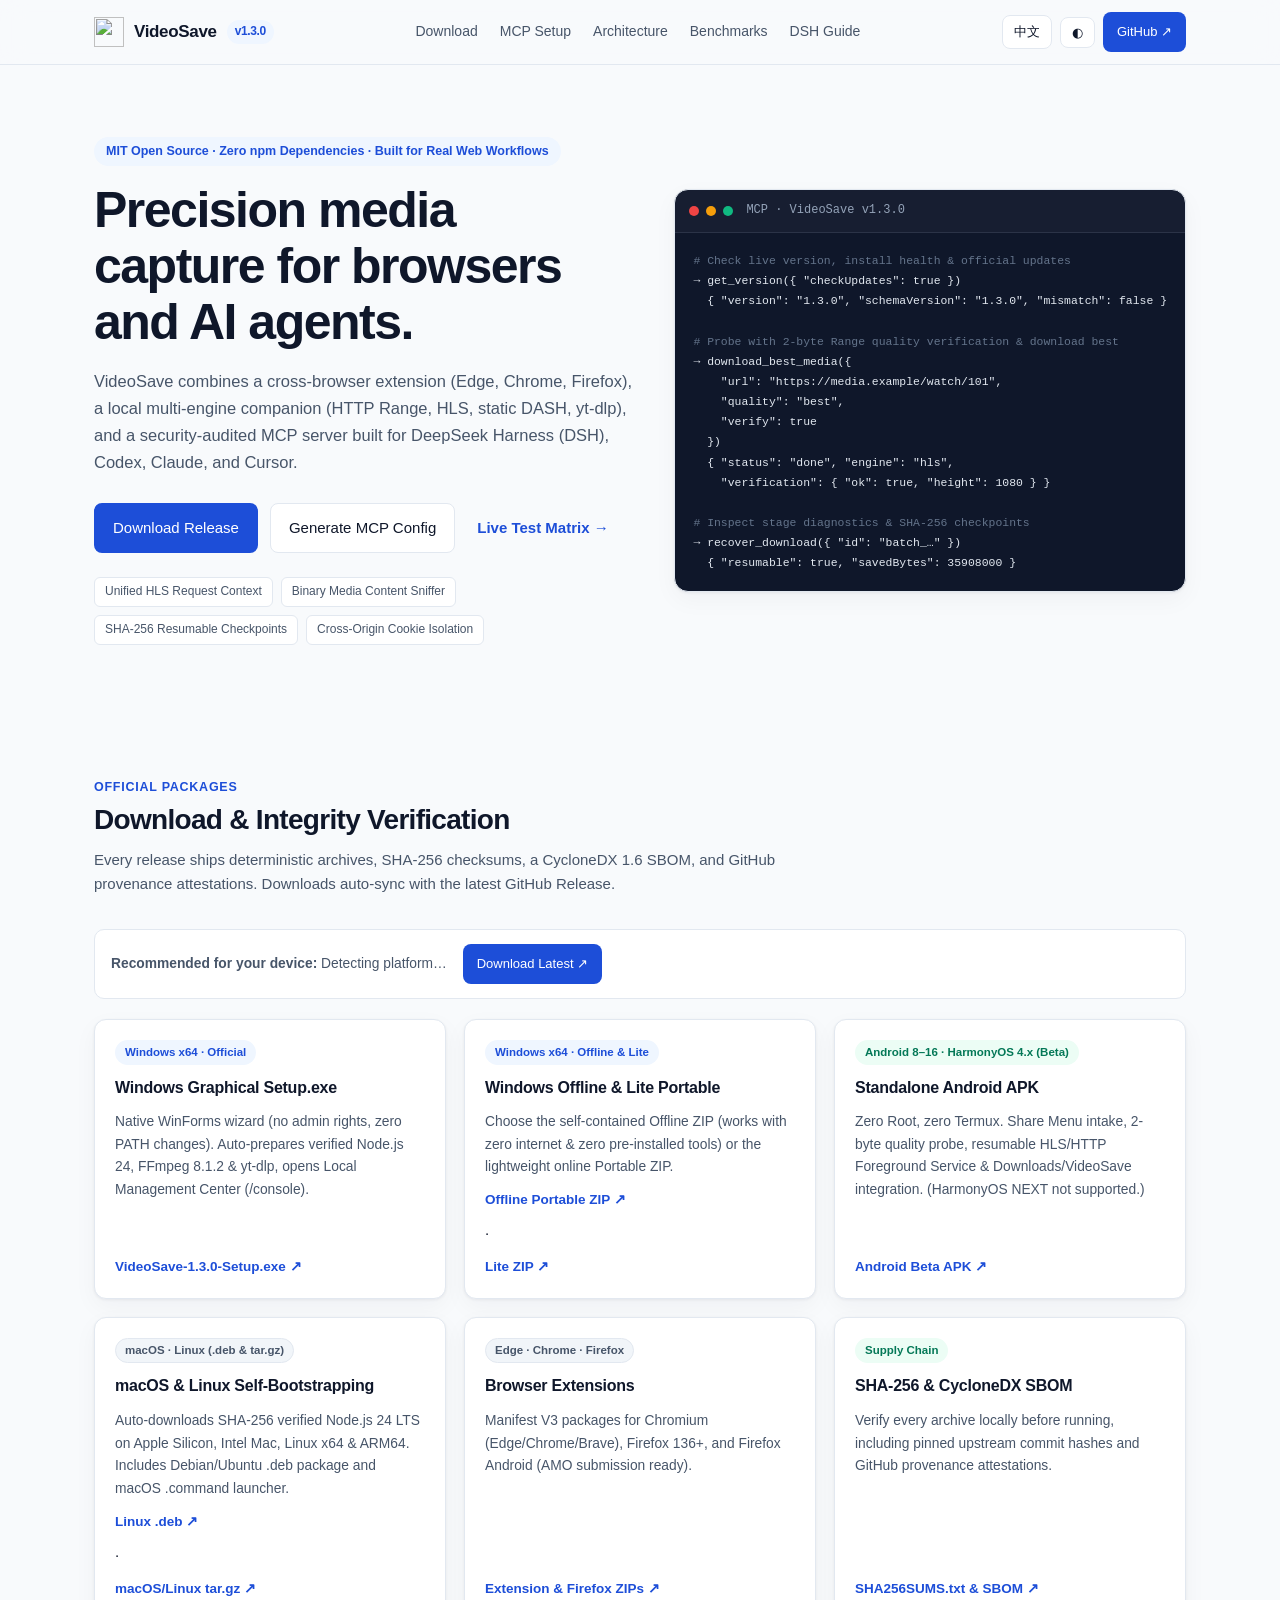
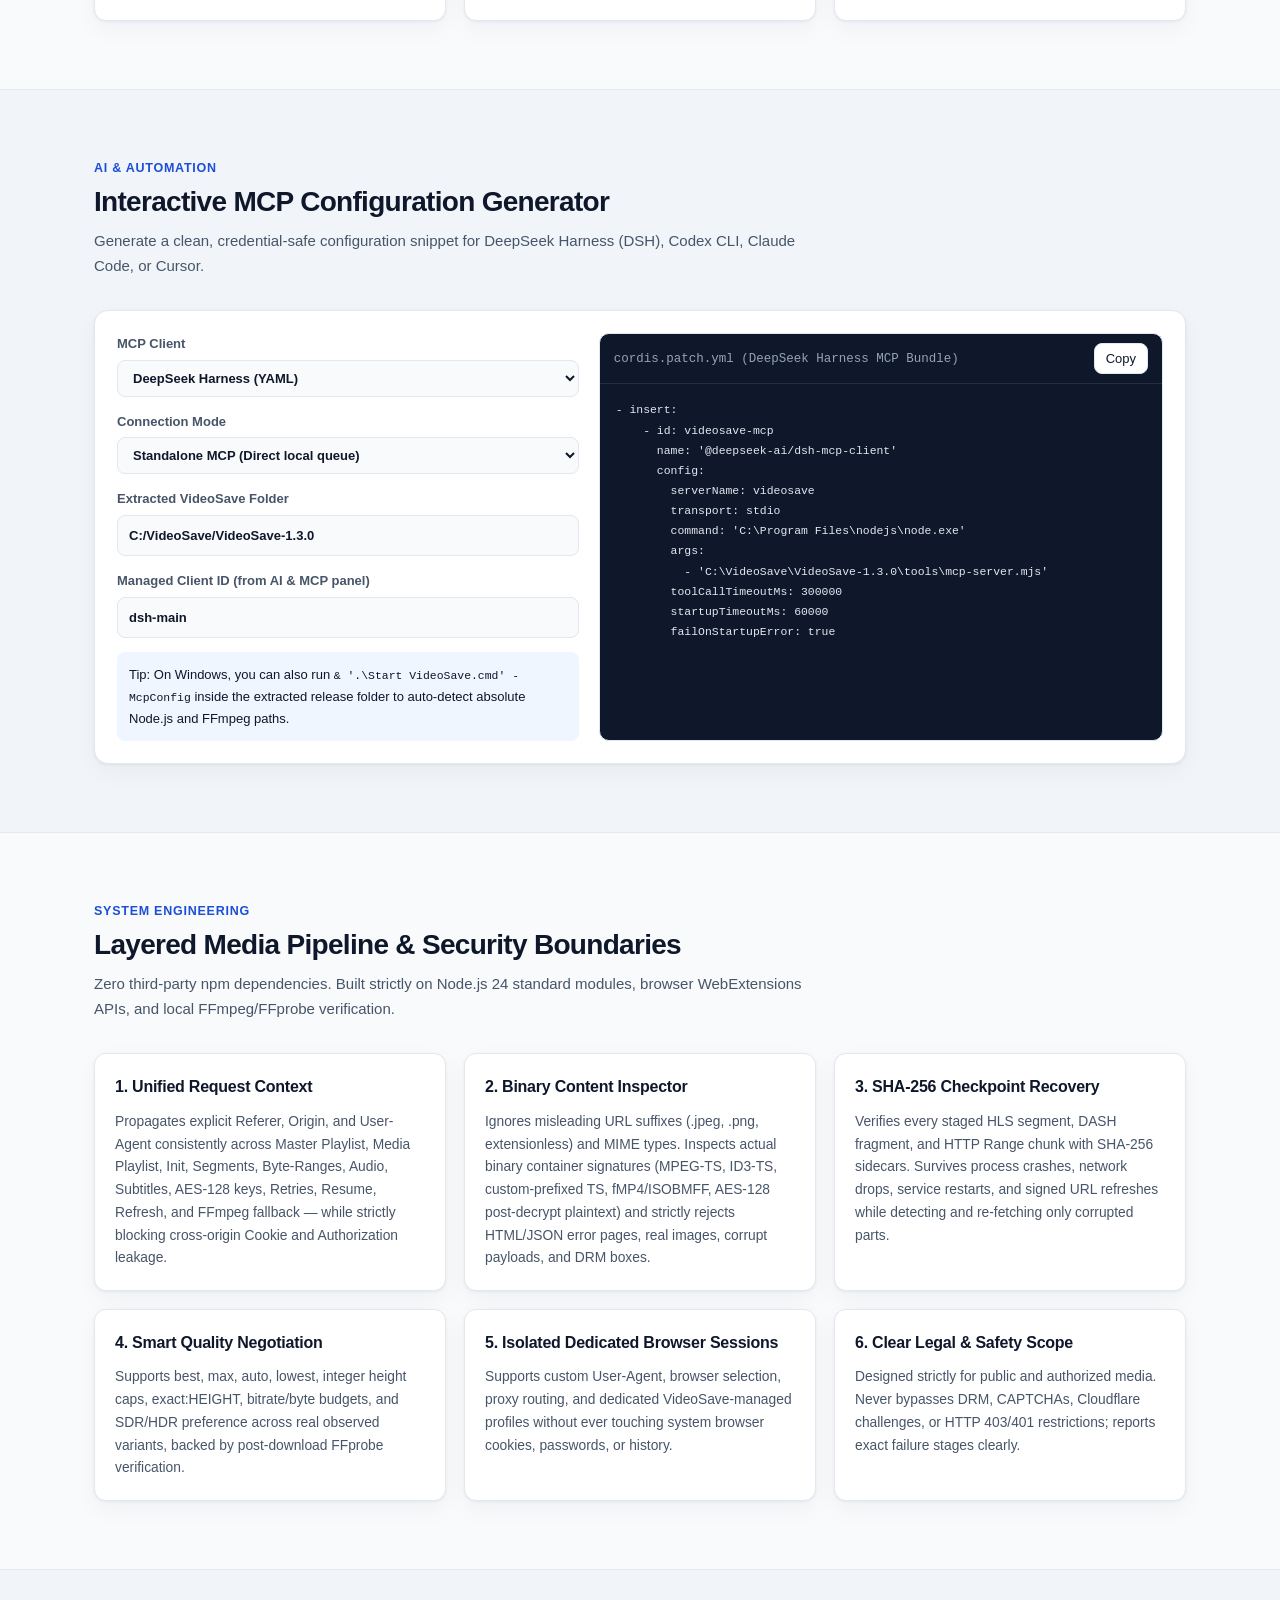
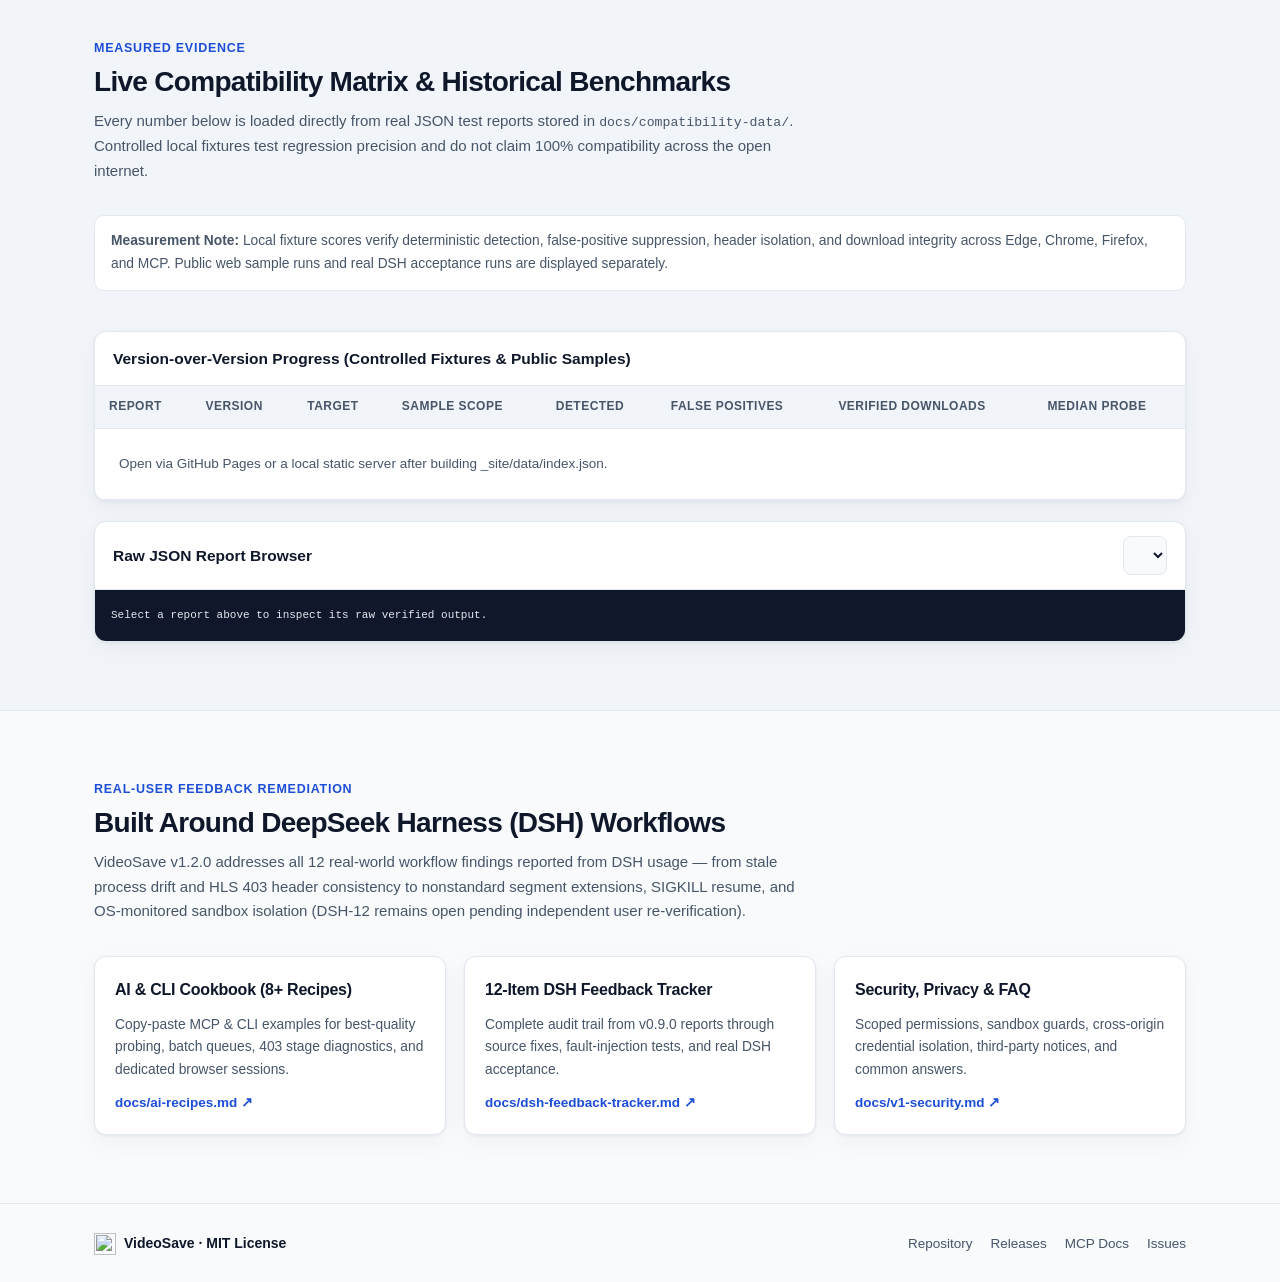
==== commit 89f185cf: "VideoSave v1.3.0 Compatibility & Reliability: Native Bilibili (11/11), Android DASH/416/UI fixes, ha" ====
--- a/site/index.html
+++ b/site/index.html
@@ -15,7 +15,7 @@
       <a class="brand" href="#top">
         <img src="./logo.svg" width="30" height="30" alt="">
         <span>VideoSave</span>
-        <span class="version-pill" id="live-version">v1.2.0</span>
+        <span class="version-pill" id="live-version">v1.3.0</span>
       </a>
       <nav class="nav-links" aria-label="Primary">
         <a href="#downloads" data-i18n="nav.downloads">Download</a>
@@ -57,11 +57,11 @@
           <div class="terminal-card">
             <div class="terminal-head">
               <span class="dot red"></span><span class="dot yellow"></span><span class="dot green"></span>
-              <span class="terminal-title">MCP · VideoSave v1.2.0</span>
+              <span class="terminal-title">MCP · VideoSave v1.3.0</span>
             </div>
             <pre class="terminal-body"><code><span class="t-muted"># Check live version, install health &amp; official updates</span>
 → get_version({ "checkUpdates": true })
-  { "version": "1.2.0", "schemaVersion": "1.2.0", "mismatch": false }
+  { "version": "1.3.0", "schemaVersion": "1.3.0", "mismatch": false }
 
 <span class="t-muted"># Probe with 2-byte Range quality verification &amp; download best</span>
 → download_best_media({
@@ -99,7 +99,7 @@
             <span class="tag tag-blue">Windows x64 · Official</span>
             <h3 data-i18n="dl.winSetupTitle">Windows Graphical Setup.exe</h3>
             <p data-i18n="dl.winSetupDesc">Native WinForms wizard (no admin rights, zero PATH changes). Auto-prepares verified Node.js 24, FFmpeg 8.1.2 &amp; yt-dlp, opens Local Management Center (/console).</p>
-            <a class="card-link" id="dl-win-setup-link" href="https://github.com/KaiserIIII/videosave/releases/latest" target="_blank" rel="noopener">VideoSave-1.2.0-Setup.exe ↗</a>
+            <a class="card-link" id="dl-win-setup-link" href="https://github.com/KaiserIIII/videosave/releases/latest" target="_blank" rel="noopener">VideoSave-1.3.0-Setup.exe ↗</a>
           </article>
           <article class="card">
             <span class="tag tag-blue">Windows x64 · Offline &amp; Lite</span>
@@ -169,7 +169,7 @@
             </label>
             <label>
               <span data-i18n="mcp.path">Extracted VideoSave Folder</span>
-              <input id="cfg-path" type="text" value="C:/VideoSave/VideoSave-1.2.0" spellcheck="false">
+              <input id="cfg-path" type="text" value="C:/VideoSave/VideoSave-1.3.0" spellcheck="false">
             </label>
             <label id="cfg-client-id-wrap" hidden>
               <span data-i18n="mcp.clientId">Managed Client ID (from AI &amp; MCP panel)</span>
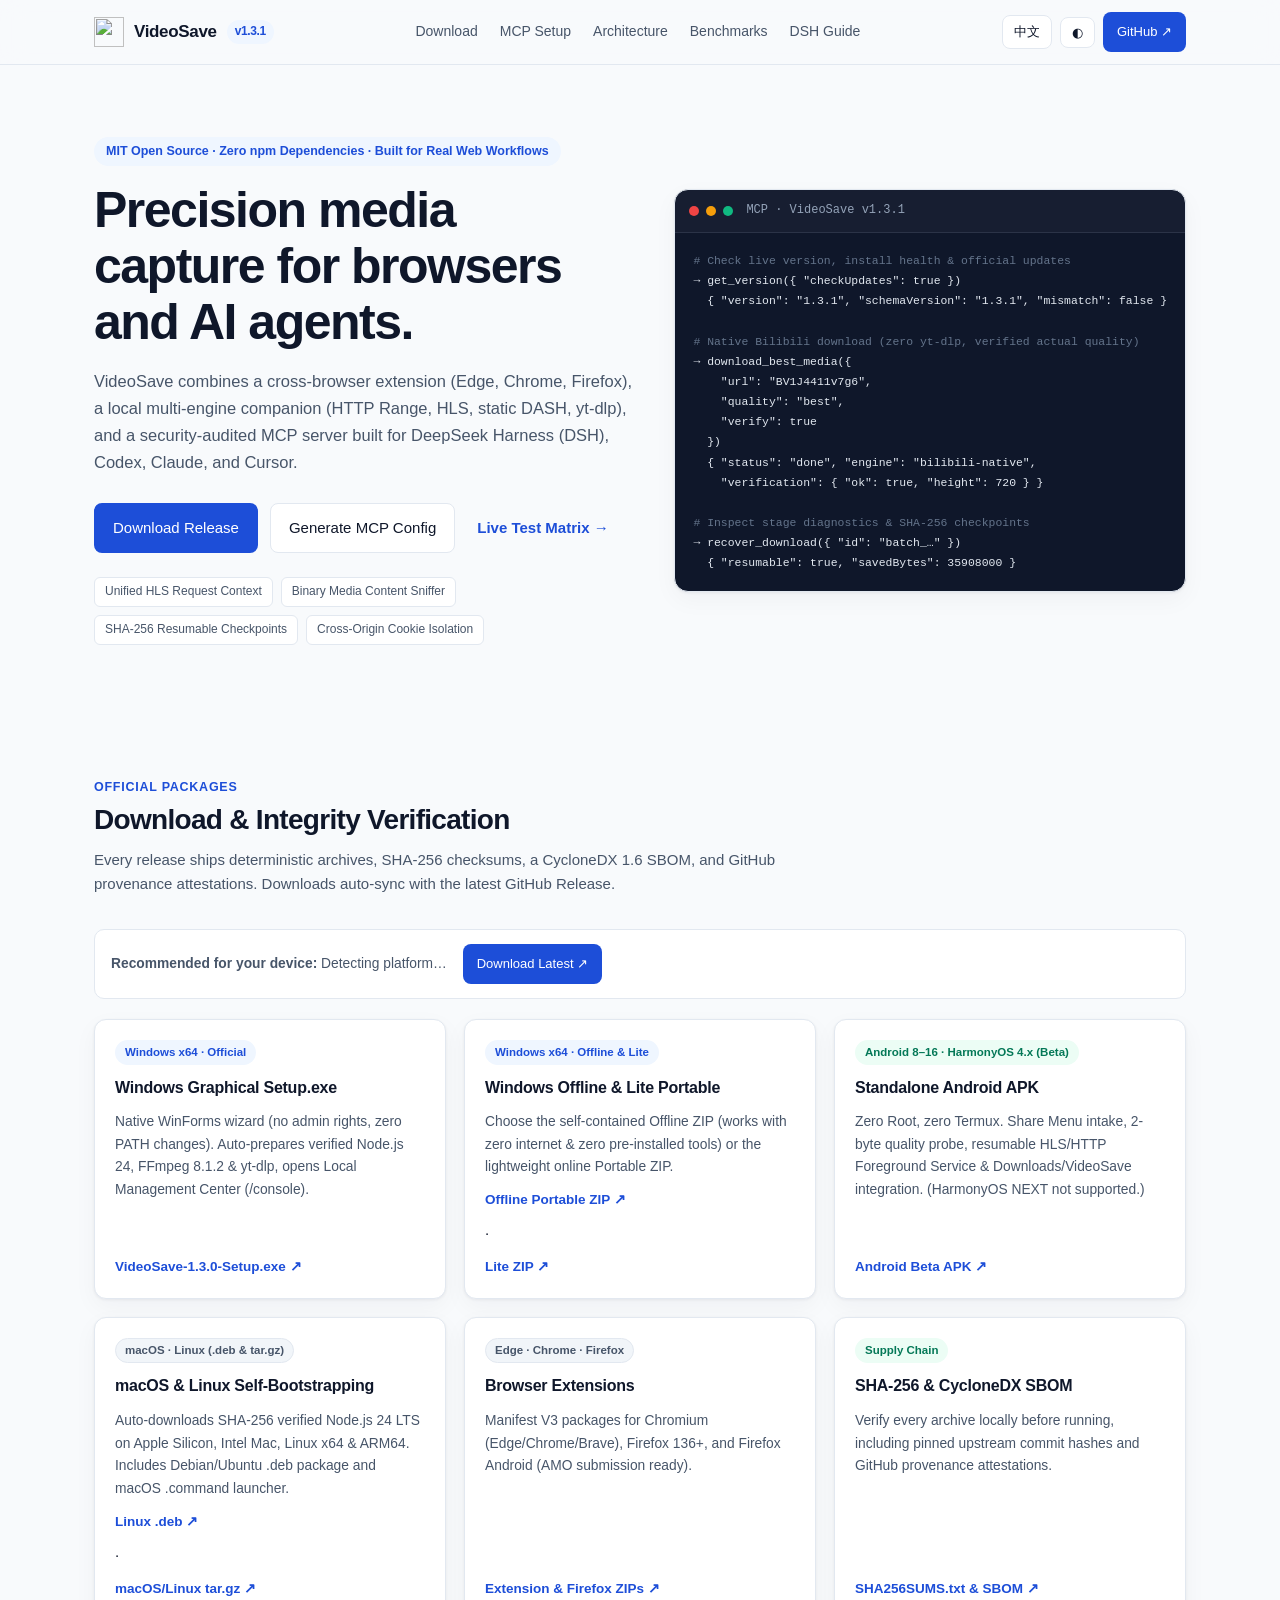
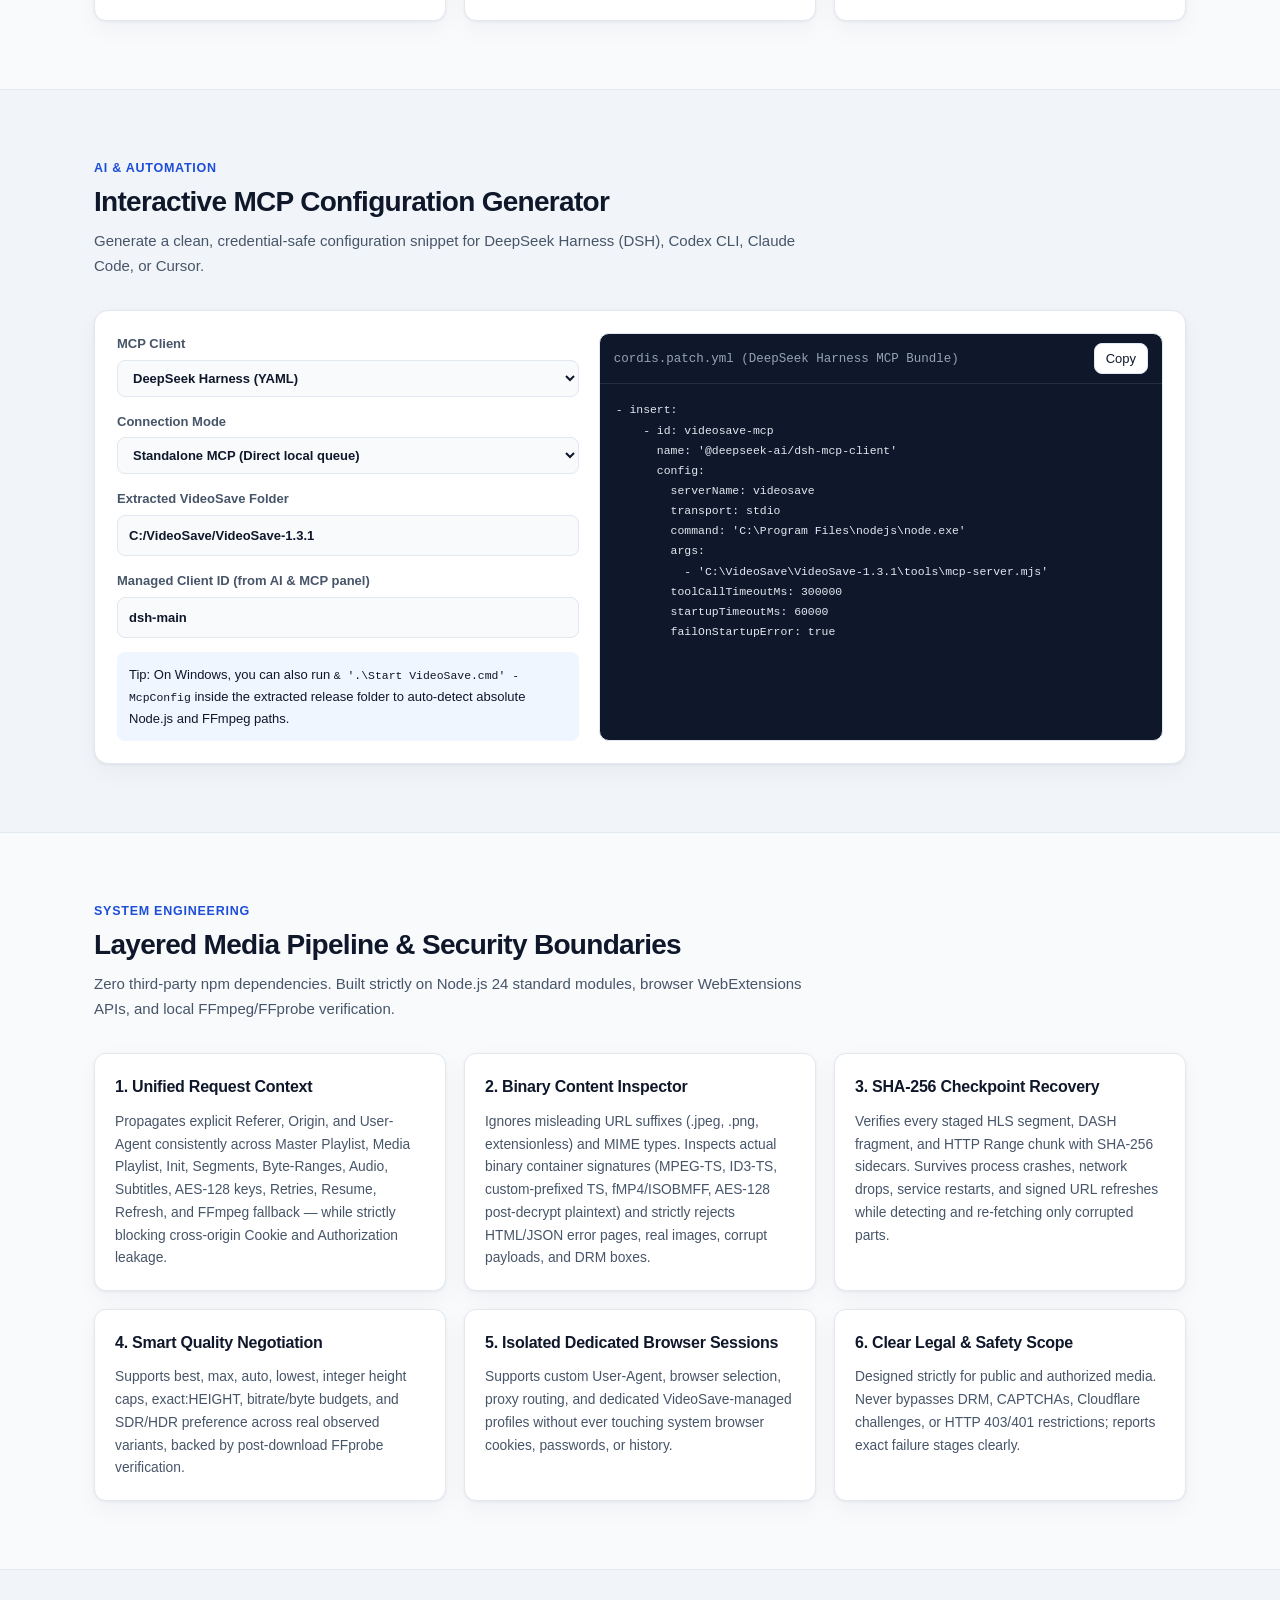
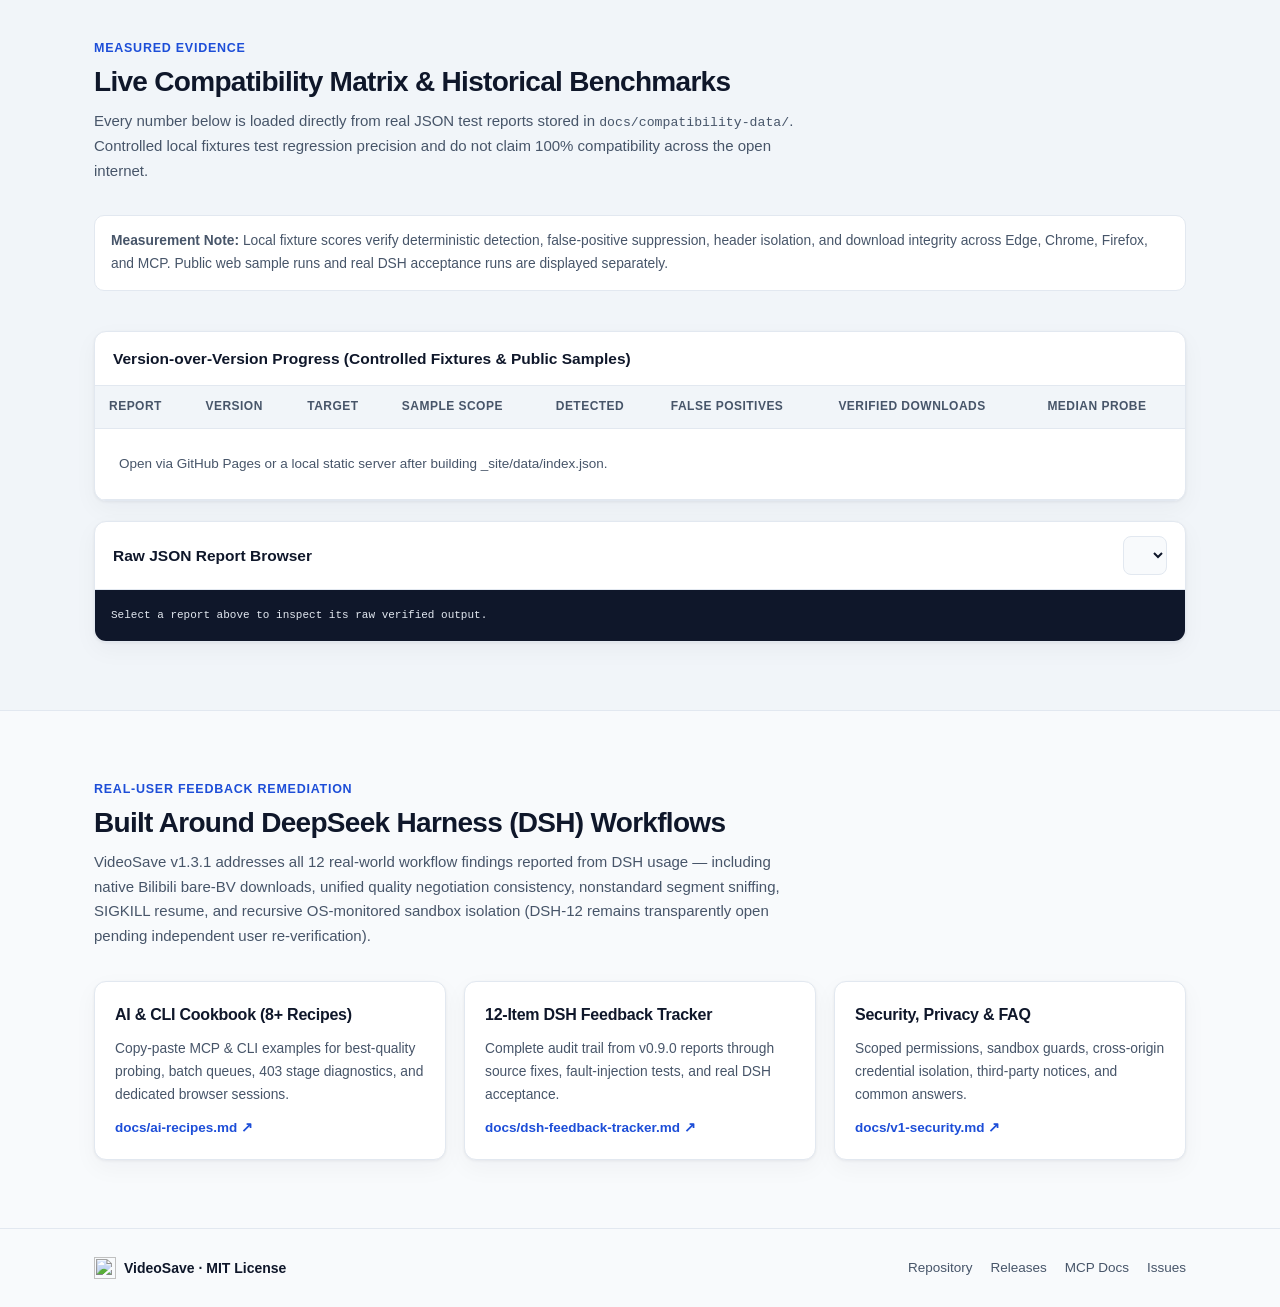
==== commit 303bcf2c: "release: VideoSave v1.3.1 Final Polish (quality negotiation consistency, Android 16 E2E, verificatio" ====
--- a/site/index.html
+++ b/site/index.html
@@ -15,7 +15,7 @@
       <a class="brand" href="#top">
         <img src="./logo.svg" width="30" height="30" alt="">
         <span>VideoSave</span>
-        <span class="version-pill" id="live-version">v1.3.0</span>
+        <span class="version-pill" id="live-version">v1.3.1</span>
       </a>
       <nav class="nav-links" aria-label="Primary">
         <a href="#downloads" data-i18n="nav.downloads">Download</a>
@@ -57,20 +57,20 @@
           <div class="terminal-card">
             <div class="terminal-head">
               <span class="dot red"></span><span class="dot yellow"></span><span class="dot green"></span>
-              <span class="terminal-title">MCP · VideoSave v1.3.0</span>
+              <span class="terminal-title">MCP · VideoSave v1.3.1</span>
             </div>
             <pre class="terminal-body"><code><span class="t-muted"># Check live version, install health &amp; official updates</span>
 → get_version({ "checkUpdates": true })
-  { "version": "1.3.0", "schemaVersion": "1.3.0", "mismatch": false }
-
-<span class="t-muted"># Probe with 2-byte Range quality verification &amp; download best</span>
+  { "version": "1.3.1", "schemaVersion": "1.3.1", "mismatch": false }
+
+<span class="t-muted"># Native Bilibili download (zero yt-dlp, verified actual quality)</span>
 → download_best_media({
-    "url": "https://media.example/watch/101",
+    "url": "BV1J4411v7g6",
     "quality": "best",
     "verify": true
   })
-  { "status": "done", "engine": "hls",
-    "verification": { "ok": true, "height": 1080 } }
+  { "status": "done", "engine": "bilibili-native",
+    "verification": { "ok": true, "height": 720 } }
 
 <span class="t-muted"># Inspect stage diagnostics &amp; SHA-256 checkpoints</span>
 → recover_download({ "id": "batch_…" })
@@ -169,7 +169,7 @@
             </label>
             <label>
               <span data-i18n="mcp.path">Extracted VideoSave Folder</span>
-              <input id="cfg-path" type="text" value="C:/VideoSave/VideoSave-1.3.0" spellcheck="false">
+              <input id="cfg-path" type="text" value="C:/VideoSave/VideoSave-1.3.1" spellcheck="false">
             </label>
             <label id="cfg-client-id-wrap" hidden>
               <span data-i18n="mcp.clientId">Managed Client ID (from AI &amp; MCP panel)</span>
@@ -285,7 +285,7 @@
           <p class="section-kicker" data-i18n="dsh.kicker">Real-User Feedback Remediation</p>
           <h2 data-i18n="dsh.title">Built Around DeepSeek Harness (DSH) Workflows</h2>
           <p class="section-desc" data-i18n="dsh.desc">
-            VideoSave v1.2.0 addresses all 12 real-world workflow findings reported from DSH usage — from stale process drift and HLS 403 header consistency to nonstandard segment extensions, SIGKILL resume, and OS-monitored sandbox isolation (DSH-12 remains open pending independent user re-verification).
+            VideoSave v1.3.1 addresses all 12 real-world workflow findings reported from DSH usage — including native Bilibili bare-BV downloads, unified quality negotiation consistency, nonstandard segment sniffing, SIGKILL resume, and recursive OS-monitored sandbox isolation (DSH-12 remains transparently open pending independent user re-verification).
           </p>
         </div>
         <div class="card-grid three">
--- a/site/styles.css
+++ b/site/styles.css
@@ -115,6 +115,7 @@
   align-items: center;
   justify-content: center;
   gap: 6px;
+  white-space: nowrap;
   border-radius: 8px;
   font: 600 14px/1 inherit;
   cursor: pointer;
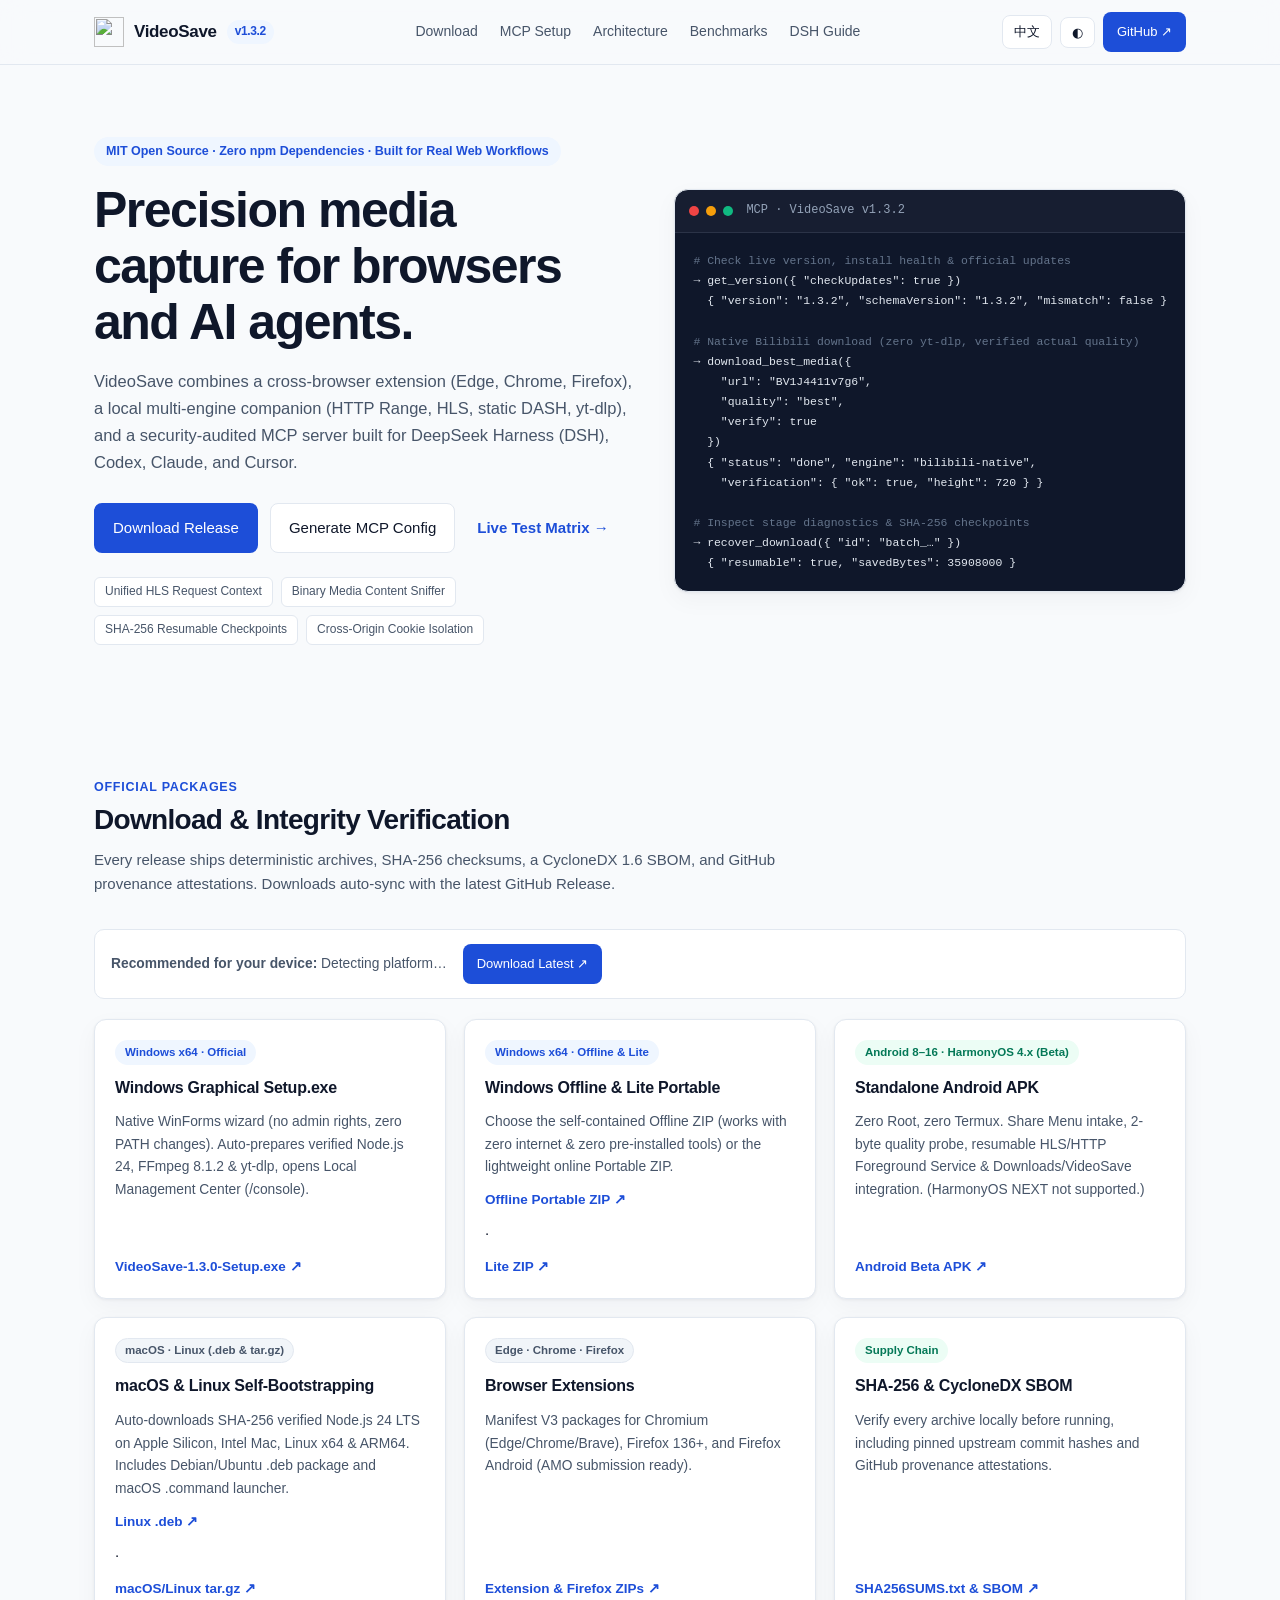
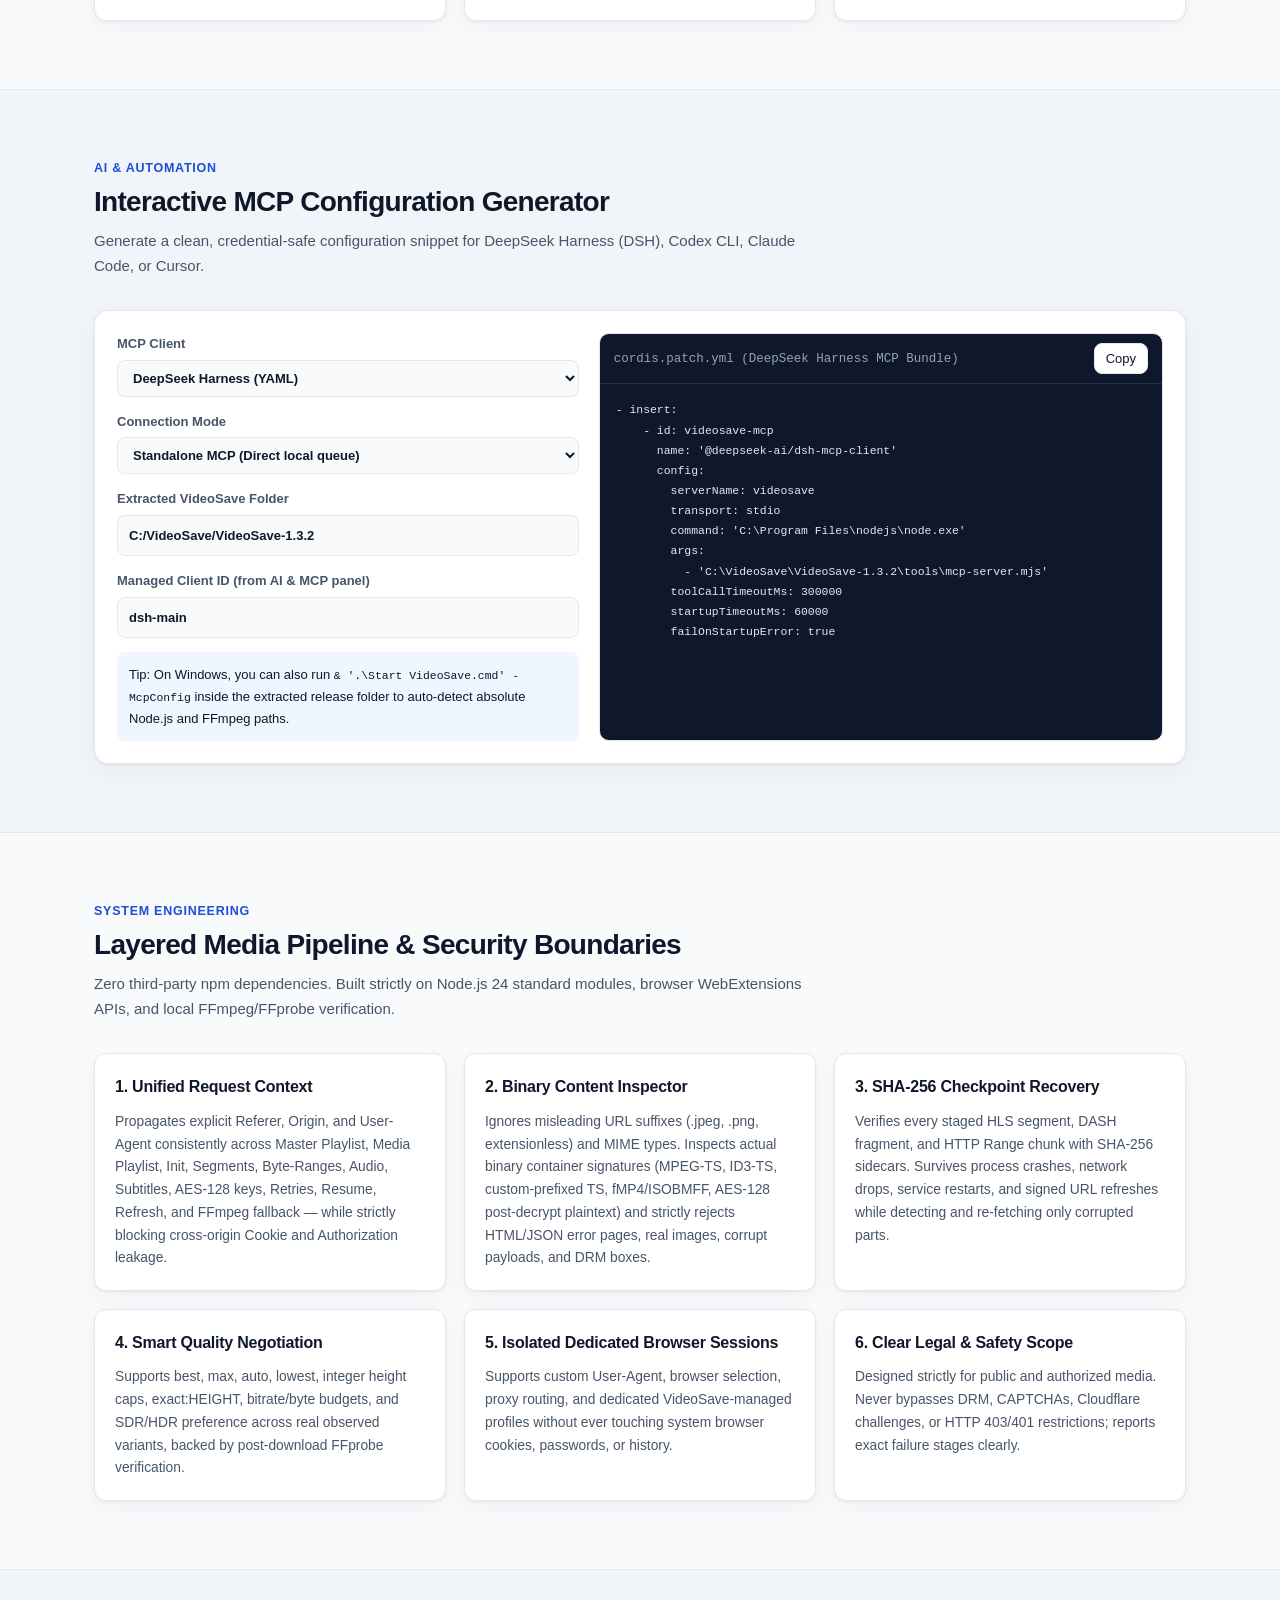
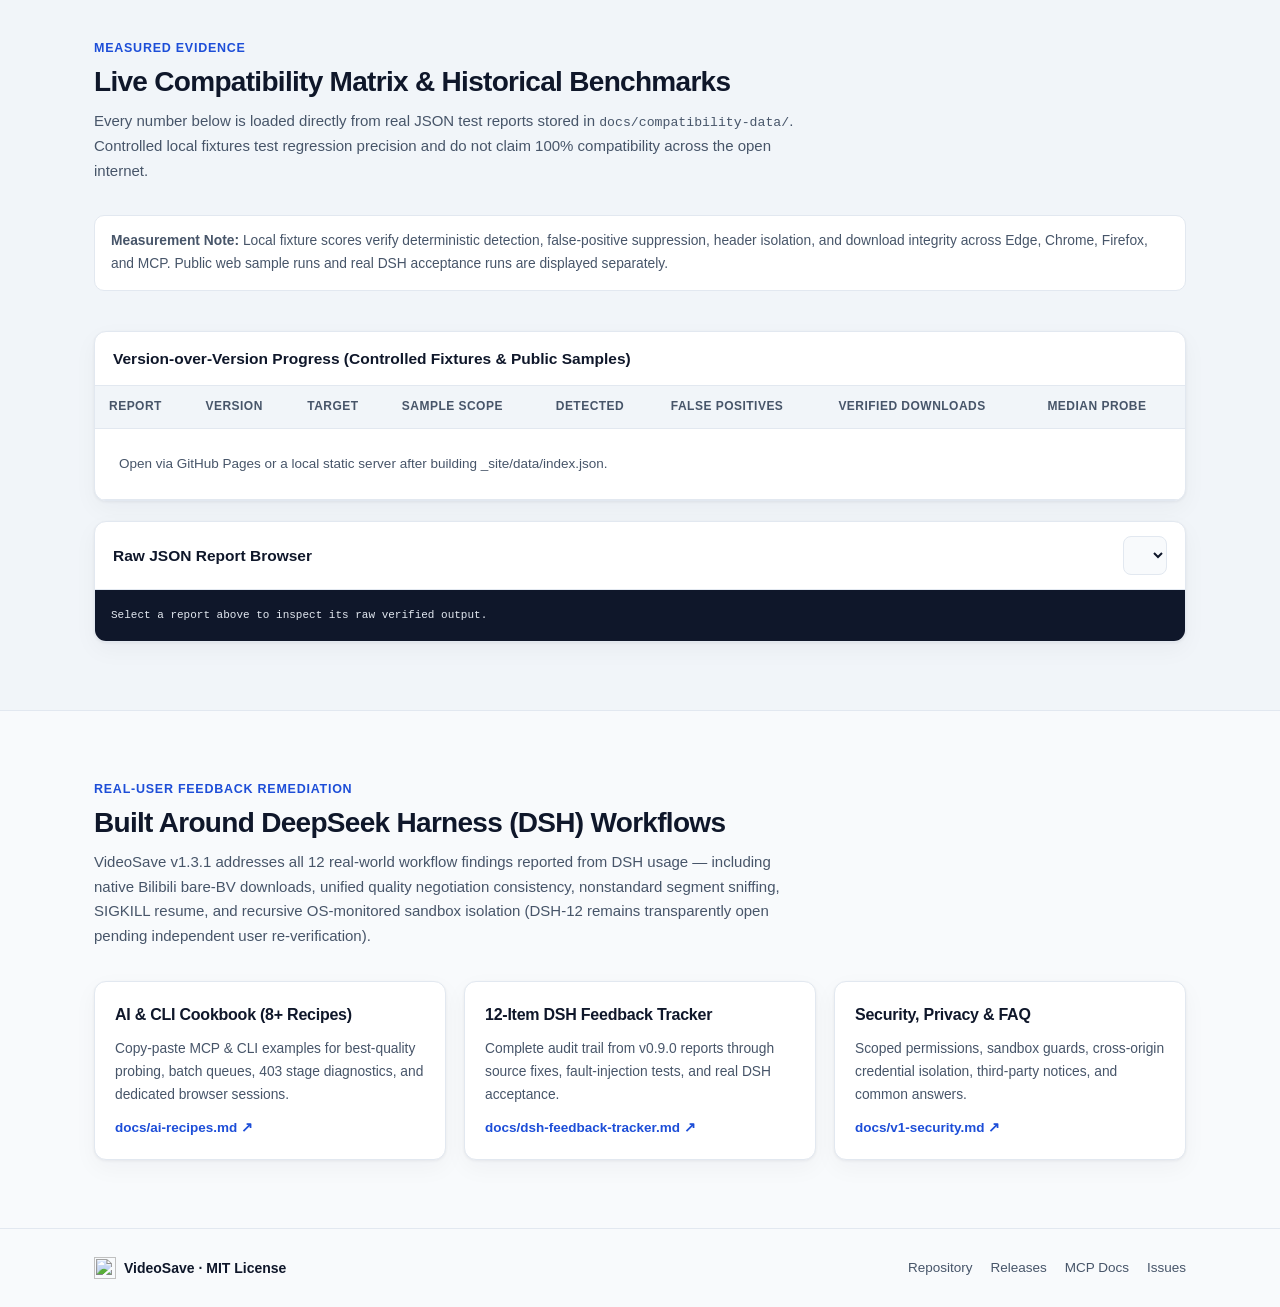
==== commit dd7dee69: "release: VideoSave v1.3.2 (MV3 service worker readiness & XHR-JSON response settlement fixes; preser" ====
--- a/site/index.html
+++ b/site/index.html
@@ -15,7 +15,7 @@
       <a class="brand" href="#top">
         <img src="./logo.svg" width="30" height="30" alt="">
         <span>VideoSave</span>
-        <span class="version-pill" id="live-version">v1.3.1</span>
+        <span class="version-pill" id="live-version">v1.3.2</span>
       </a>
       <nav class="nav-links" aria-label="Primary">
         <a href="#downloads" data-i18n="nav.downloads">Download</a>
@@ -57,11 +57,11 @@
           <div class="terminal-card">
             <div class="terminal-head">
               <span class="dot red"></span><span class="dot yellow"></span><span class="dot green"></span>
-              <span class="terminal-title">MCP · VideoSave v1.3.1</span>
+              <span class="terminal-title">MCP · VideoSave v1.3.2</span>
             </div>
             <pre class="terminal-body"><code><span class="t-muted"># Check live version, install health &amp; official updates</span>
 → get_version({ "checkUpdates": true })
-  { "version": "1.3.1", "schemaVersion": "1.3.1", "mismatch": false }
+  { "version": "1.3.2", "schemaVersion": "1.3.2", "mismatch": false }
 
 <span class="t-muted"># Native Bilibili download (zero yt-dlp, verified actual quality)</span>
 → download_best_media({
@@ -169,7 +169,7 @@
             </label>
             <label>
               <span data-i18n="mcp.path">Extracted VideoSave Folder</span>
-              <input id="cfg-path" type="text" value="C:/VideoSave/VideoSave-1.3.1" spellcheck="false">
+              <input id="cfg-path" type="text" value="C:/VideoSave/VideoSave-1.3.2" spellcheck="false">
             </label>
             <label id="cfg-client-id-wrap" hidden>
               <span data-i18n="mcp.clientId">Managed Client ID (from AI &amp; MCP panel)</span>
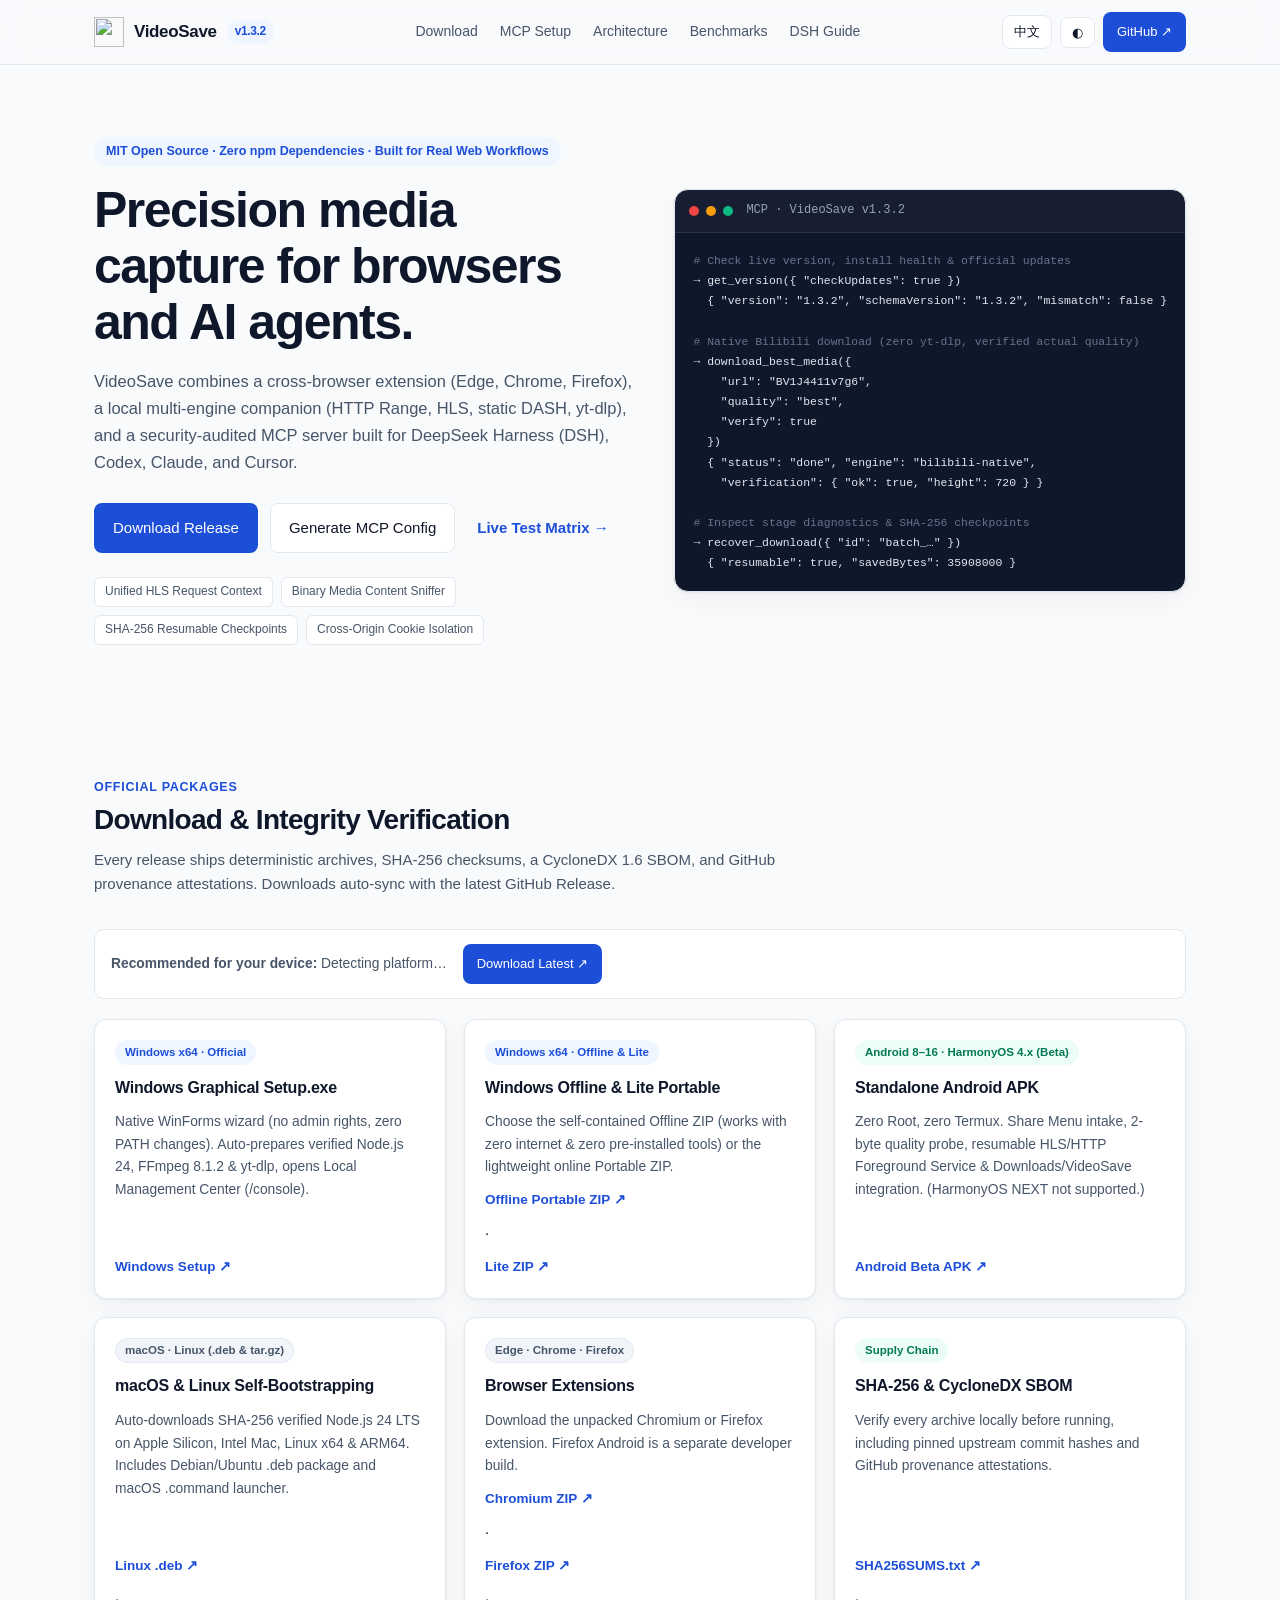
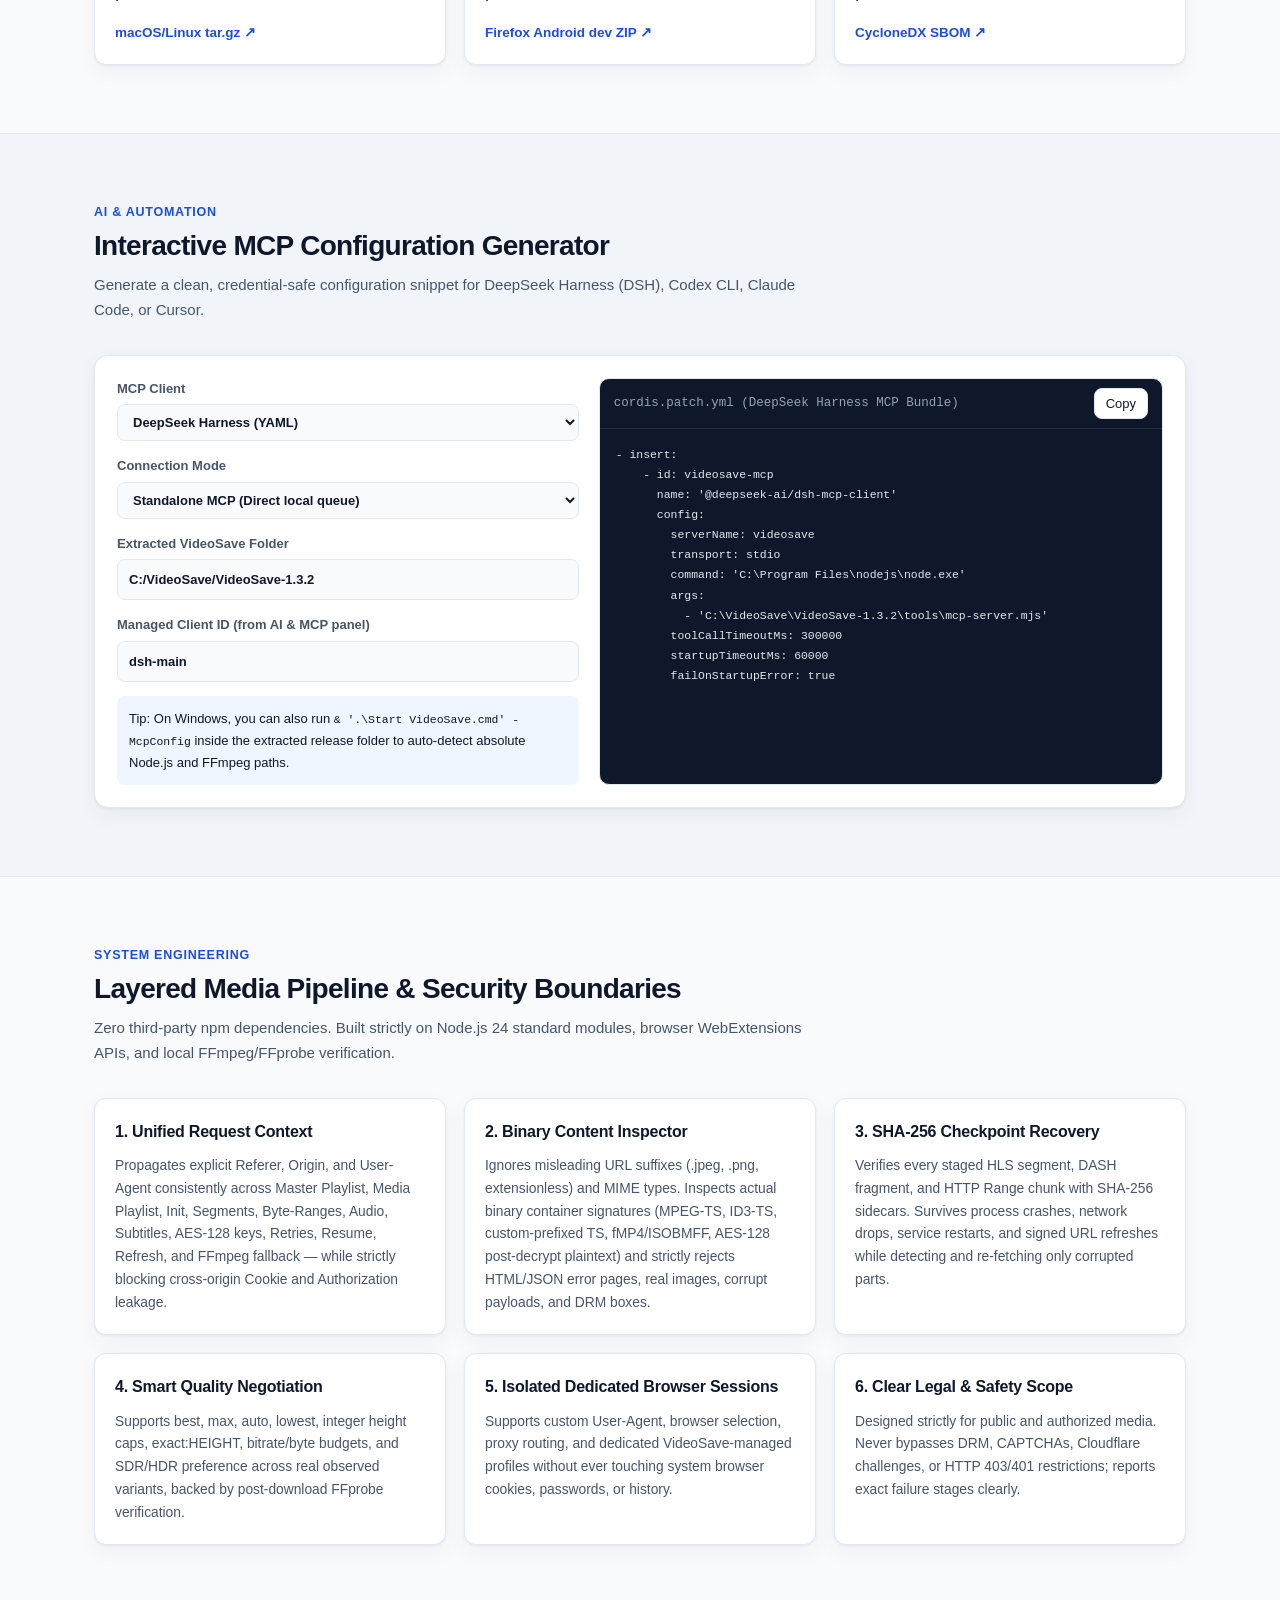
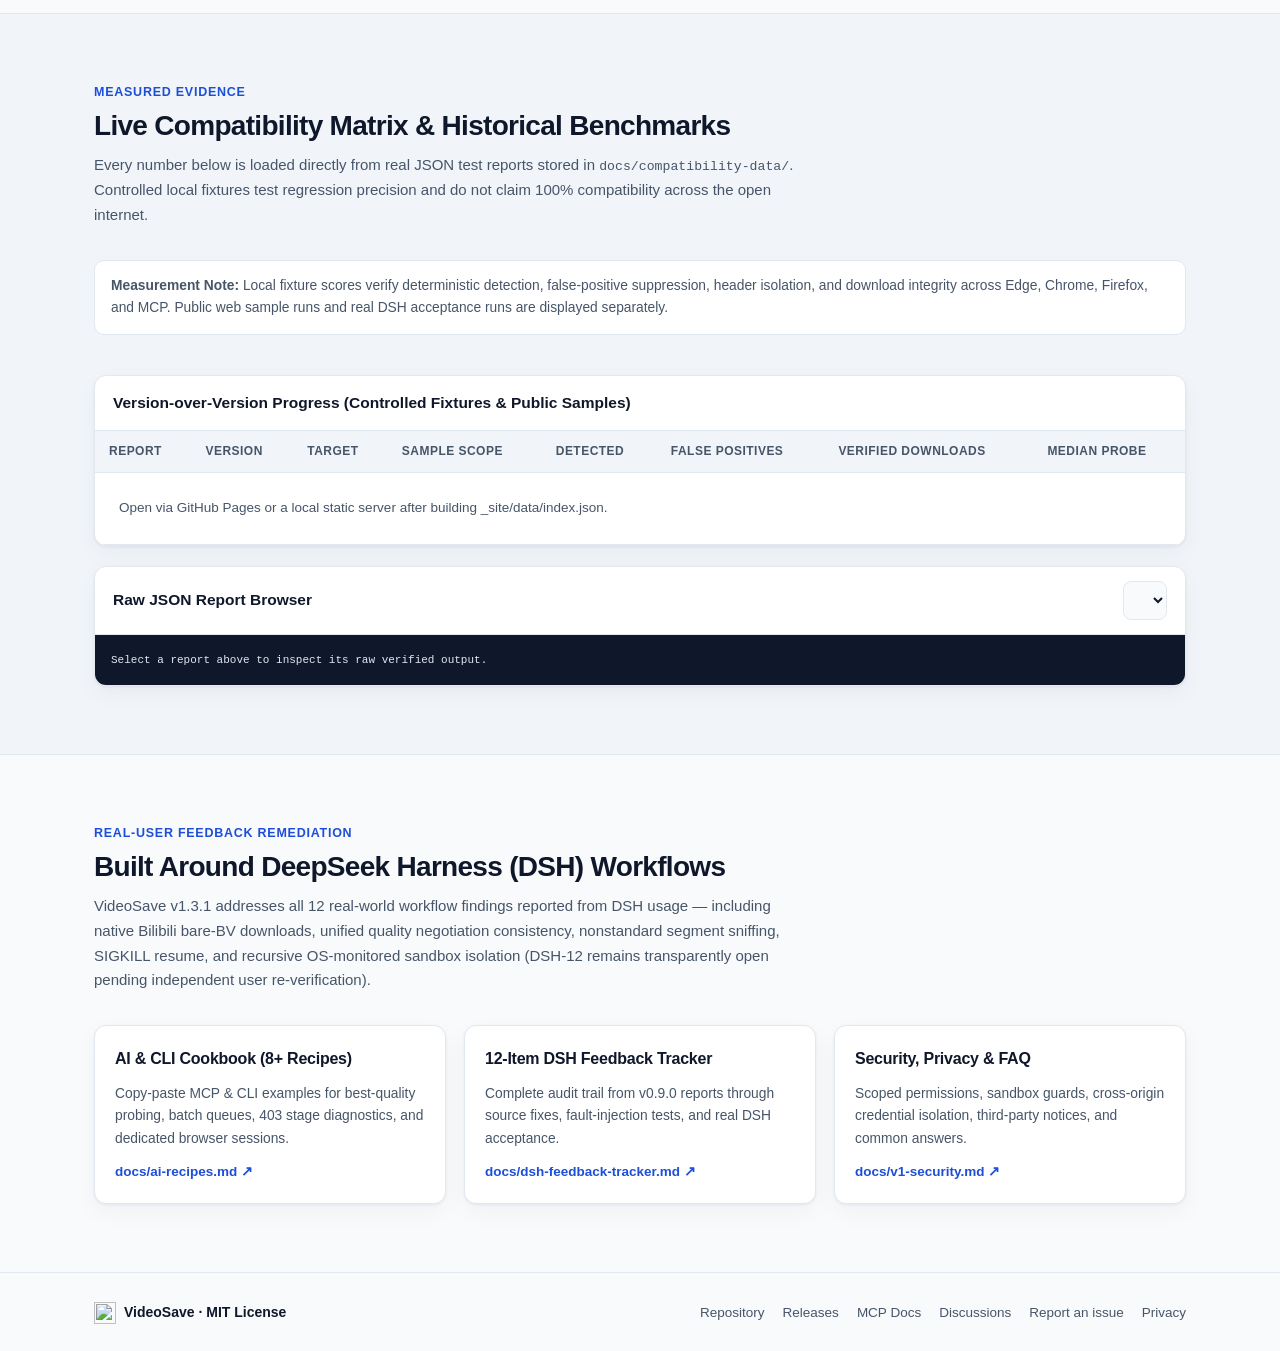
==== commit f63d3b6b: "Prepare VideoSave 1.3.2 distribution channels" ====
--- a/site/index.html
+++ b/site/index.html
@@ -3,8 +3,37 @@
 <head>
   <meta charset="utf-8">
   <meta name="viewport" content="width=device-width, initial-scale=1">
-  <title>VideoSave — Open-Source Browser Media Extension, Local Companion &amp; MCP Server</title>
-  <meta name="description" content="Find, inspect, and save authorized web media with content-verified HLS &amp; DASH staging, SHA-256 resumable checkpoints, and permission-scoped MCP control for DSH, Codex, Claude, and Cursor.">
+  <title>VideoSave 视频快存 | Browser Video Downloader and Local MCP</title>
+  <meta name="description" content="VideoSave 视频快存 让你在本机保存有权下载的网页媒体。Save authorized web media with a browser extension, resumable HLS and DASH transfers, and a local MCP server.">
+  <link rel="canonical" href="https://kaiseriiii.github.io/videosave/">
+  <meta property="og:type" content="website">
+  <meta property="og:title" content="VideoSave 视频快存">
+  <meta property="og:description" content="Save authorized web media on your own device. Browser extension, resumable downloads, and local MCP.">
+  <meta property="og:url" content="https://kaiseriiii.github.io/videosave/">
+  <meta property="og:image" content="https://kaiseriiii.github.io/videosave/social-preview.png">
+  <meta property="og:image:width" content="1280">
+  <meta property="og:image:height" content="640">
+  <meta property="og:image:alt" content="VideoSave logo and a screenshot of its local management center">
+  <meta name="twitter:card" content="summary_large_image">
+  <meta name="twitter:title" content="VideoSave 视频快存">
+  <meta name="twitter:description" content="Open-source browser media downloader with local verification, resume, and MCP.">
+  <meta name="twitter:image" content="https://kaiseriiii.github.io/videosave/social-preview.png">
+  <meta name="twitter:image:alt" content="VideoSave logo and a screenshot of its local management center">
+  <script type="application/ld+json">
+    {
+      "@context": "https://schema.org",
+      "@type": "SoftwareApplication",
+      "name": "VideoSave",
+      "alternateName": "视频快存",
+      "url": "https://kaiseriiii.github.io/videosave/",
+      "downloadUrl": "https://github.com/KaiserIIII/videosave/releases/latest",
+      "applicationCategory": "MultimediaApplication",
+      "operatingSystem": "Windows, Linux, macOS, Android (Beta)",
+      "description": "Local-first open-source media downloader with HLS and DASH resume and MCP.",
+      "license": "https://github.com/KaiserIIII/videosave/blob/main/LICENSE",
+      "offers": {"@type": "Offer", "price": "0", "priceCurrency": "USD"}
+    }
+  </script>
   <link rel="icon" type="image/svg+xml" href="./logo.svg">
   <link rel="stylesheet" href="./styles.css">
   <script type="module" src="./app.js"></script>
@@ -99,7 +128,7 @@
             <span class="tag tag-blue">Windows x64 · Official</span>
             <h3 data-i18n="dl.winSetupTitle">Windows Graphical Setup.exe</h3>
             <p data-i18n="dl.winSetupDesc">Native WinForms wizard (no admin rights, zero PATH changes). Auto-prepares verified Node.js 24, FFmpeg 8.1.2 &amp; yt-dlp, opens Local Management Center (/console).</p>
-            <a class="card-link" id="dl-win-setup-link" href="https://github.com/KaiserIIII/videosave/releases/latest" target="_blank" rel="noopener">VideoSave-1.3.0-Setup.exe ↗</a>
+            <a class="card-link" id="dl-win-setup-link" href="https://github.com/KaiserIIII/videosave/releases/latest" target="_blank" rel="noopener">Windows Setup ↗</a>
           </article>
           <article class="card">
             <span class="tag tag-blue">Windows x64 · Offline &amp; Lite</span>
@@ -124,14 +153,17 @@
           <article class="card">
             <span class="tag">Edge · Chrome · Firefox</span>
             <h3 data-i18n="dl.crTitle">Browser Extensions</h3>
-            <p data-i18n="dl.crDesc">Manifest V3 packages for Chromium (Edge/Chrome/Brave), Firefox 136+, and Firefox Android (AMO submission ready).</p>
-            <a class="card-link" id="dl-ext-link" href="https://github.com/KaiserIIII/videosave/releases/latest" target="_blank" rel="noopener">Extension &amp; Firefox ZIPs ↗</a>
+            <p data-i18n="dl.crDesc">Download the unpacked Chromium or Firefox extension. Firefox Android is a separate developer build.</p>
+            <a class="card-link" id="dl-ext-link" href="https://github.com/KaiserIIII/videosave/releases/latest" target="_blank" rel="noopener">Chromium ZIP ↗</a> ·
+            <a class="card-link" id="dl-fx-link" href="https://github.com/KaiserIIII/videosave/releases/latest" target="_blank" rel="noopener">Firefox ZIP ↗</a> ·
+            <a class="card-link" id="dl-fx-android-link" href="https://github.com/KaiserIIII/videosave/releases/latest" target="_blank" rel="noopener">Firefox Android dev ZIP ↗</a>
           </article>
           <article class="card">
             <span class="tag tag-green">Supply Chain</span>
             <h3 data-i18n="dl.sbomTitle">SHA-256 &amp; CycloneDX SBOM</h3>
             <p data-i18n="dl.sbomDesc">Verify every archive locally before running, including pinned upstream commit hashes and GitHub provenance attestations.</p>
-            <a class="card-link" id="dl-sbom-link" href="https://github.com/KaiserIIII/videosave/releases/latest" target="_blank" rel="noopener">SHA256SUMS.txt &amp; SBOM ↗</a>
+            <a class="card-link" id="dl-sums-link" href="https://github.com/KaiserIIII/videosave/releases/latest" target="_blank" rel="noopener">SHA256SUMS.txt ↗</a> ·
+            <a class="card-link" id="dl-sbom-link" href="https://github.com/KaiserIIII/videosave/releases/latest" target="_blank" rel="noopener">CycloneDX SBOM ↗</a>
           </article>
         </div>
       </div>
@@ -319,7 +351,9 @@
         <a href="https://github.com/KaiserIIII/videosave" target="_blank" rel="noopener">Repository</a>
         <a href="https://github.com/KaiserIIII/videosave/releases" target="_blank" rel="noopener">Releases</a>
         <a href="https://github.com/KaiserIIII/videosave/blob/main/docs/mcp.md" target="_blank" rel="noopener">MCP Docs</a>
-        <a href="https://github.com/KaiserIIII/videosave/issues" target="_blank" rel="noopener">Issues</a>
+        <a href="https://github.com/KaiserIIII/videosave/discussions" target="_blank" rel="noopener" data-i18n="footer.discussions">Discussions</a>
+        <a href="https://github.com/KaiserIIII/videosave/issues/new/choose" target="_blank" rel="noopener" data-i18n="footer.feedback">Report an issue</a>
+        <a href="https://github.com/KaiserIIII/videosave/blob/main/docs/privacy.md" target="_blank" rel="noopener" data-i18n="footer.privacy">Privacy</a>
       </div>
     </div>
   </footer>
